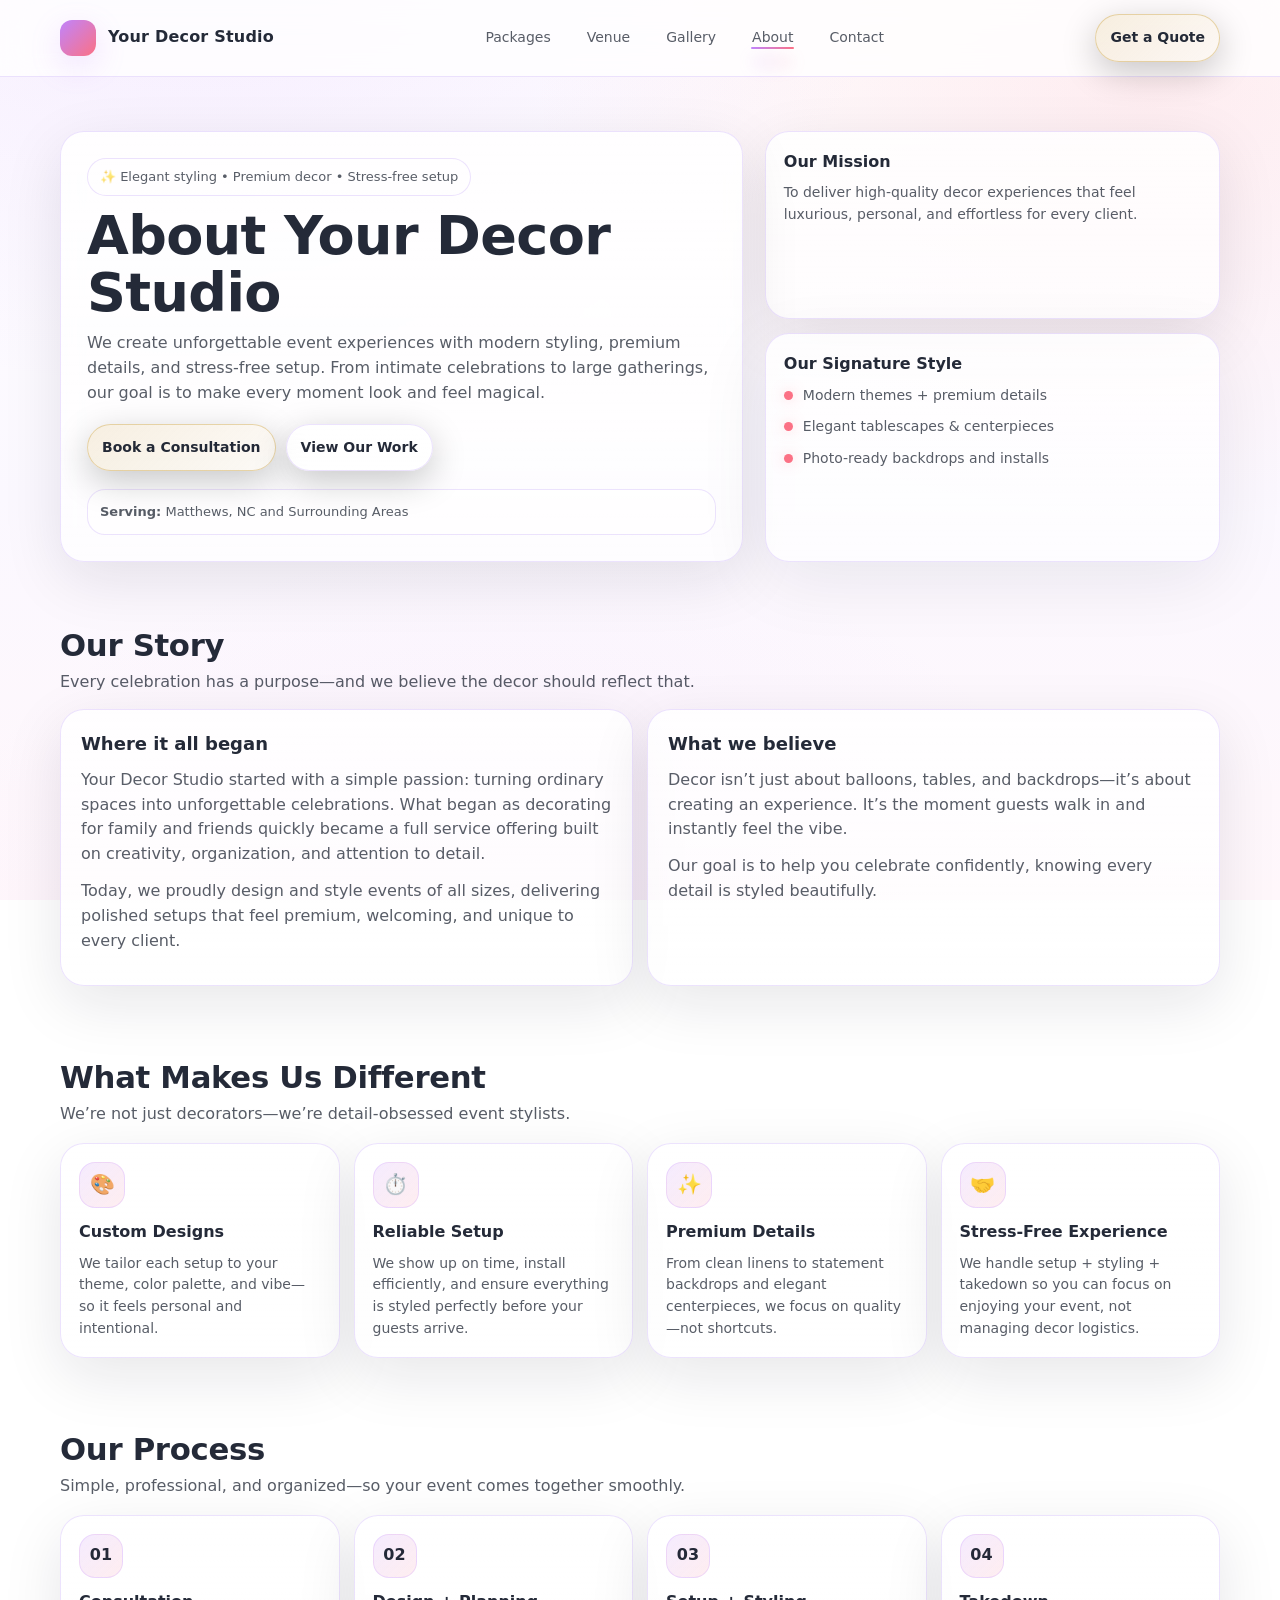
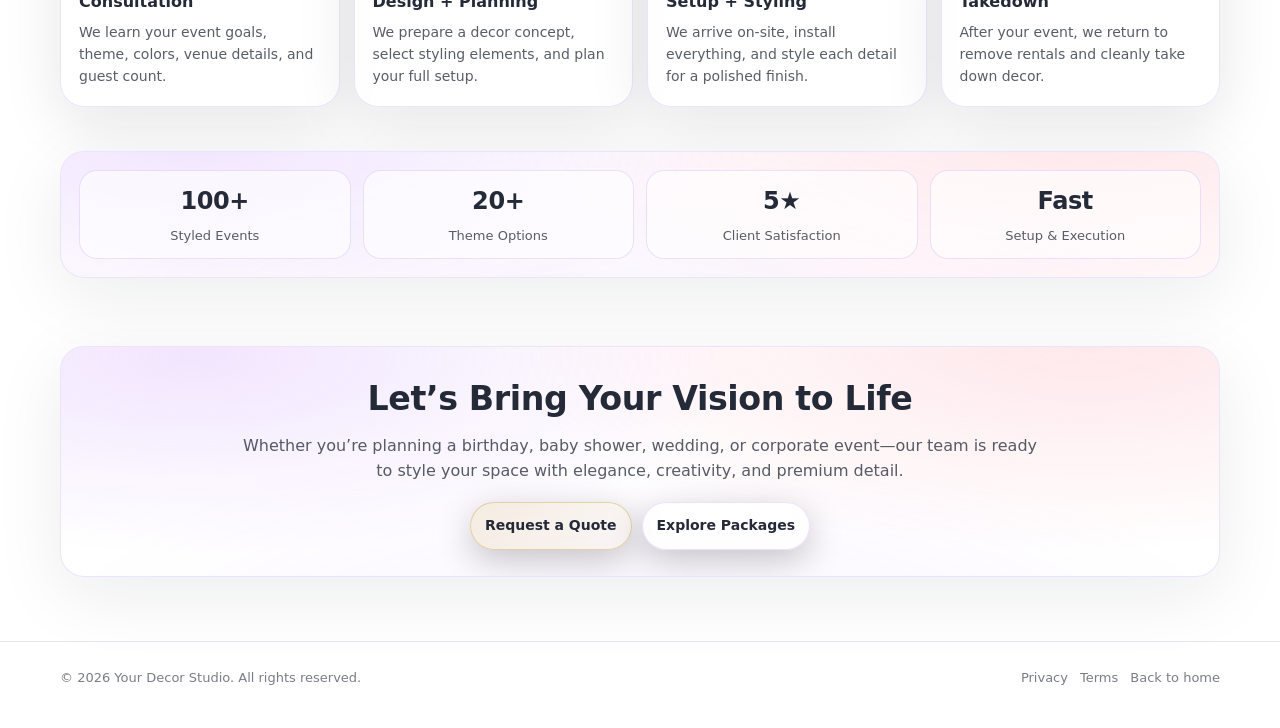
==== about.html @ 3eba1c31 "Add files via upload" ====
<!doctype html>
<html lang="en">

<head>
    <meta charset="utf-8" />
    <meta name="viewport" content="width=device-width,initial-scale=1" />
    <title>About Us | Your Decor Studio</title>
    <meta name="description" content="Learn more about Your Decor Studio—our story, our process, and how we create unforgettable party and event decor experiences." />

    <link rel="stylesheet" href="event-decor-services.css">
    <link rel="stylesheet" href="shared-mobile.css" />
</head>

<body>
    <!-- HEADER --> 
    <header class="topbar">
        <div class="wrap nav">
            <a class="brand" href="index.html">
                <span class="mark"></span>
                <span>Your Decor Studio</span>
            </a>

            <nav class="navlinks navChips" aria-label="Primary">
                    <a href="index.html#packages" class="chipLink">Packages</a>
                    <a href="index.html#venue" class="chipLink">Venue</a>
                    <a href="index.html#gallery" class="chipLink">Gallery</a>
                    <a class="active chipLink" href="about.html">About</a>
                    <a href="index.html#contact" class="chipLink">Contact</a>
                </nav>
            
            <a class="btn primary navCta" href="#contact">Get a Quote</a>
        </div>
    </header>
    
    <main>
        <!-- HERO -->
        <section class="hero">
            <div class="wrap">
                <div class="heroGrid">

                    <div class="heroCard">
                        <span class="pill">✨ Elegant styling • Premium decor • Stress-free setup</span>

                        <h1>About Your Decor Studio</h1>

                        <p>
                            We create unforgettable event experiences with modern styling, premium details, and stress-free setup.
                            From intimate celebrations to large gatherings, our goal is to make every moment look and feel magical.
                        </p>

                        <div class="heroActions">
                            <a class="btn primary" href="index.html#contact">Book a Consultation</a>
                            <a class="btn" href="index.html#gallery">View Our Work</a>
                        </div>

                        <div class="heroNote">
                            <strong>Serving:</strong> Matthews, NC and Surrounding Areas
                        </div>
                    </div>

                    <aside class="heroSide">

                        <div class="sideCard">
                            <h3>Our Mission</h3>
                            <p>
                                To deliver high-quality decor experiences that feel luxurious, personal, and effortless for every client.
                            </p>
                        </div>

                        <div class="sideCard soft no-accent">
                            <h3>Our Signature Style</h3>
                            <ul class="sideList">
                                <li><span class="dot"></span><span>Modern themes + premium details</span></li>
                                <li><span class="dot"></span><span>Elegant tablescapes & centerpieces</span></li>
                                <li><span class="dot"></span><span>Photo-ready backdrops and installs</span></li>
                            </ul>
                        </div>

                    </aside>

                </div>
            </div>
        </section>

        <!-- STORY -->
        <section class="story">
            <div class="wrap">
                <div class="sectionHead">
                    <div>
                        <h2>Our Story</h2>
                        <p>
                            Every celebration has a purpose—and we believe the decor should reflect that.
                        </p>
                    </div>
                </div>

                <div class="storyGrid">

                    <div class="storyCard">
                        <h3>Where it all began</h3>
                        <p>
                            Your Decor Studio started with a simple passion: turning ordinary spaces into unforgettable celebrations.
                            What began as decorating for family and friends quickly became a full service offering built on creativity,
                            organization, and attention to detail.
                        </p>

                        <p>
                            Today, we proudly design and style events of all sizes, delivering polished setups that feel premium,
                            welcoming, and unique to every client.
                        </p>
                    </div>

                    <div class="storyCard">
                        <h3>What we believe</h3>
                        <p>
                            Decor isn’t just about balloons, tables, and backdrops—it’s about creating an experience.
                            It’s the moment guests walk in and instantly feel the vibe.
                        </p>

                        <p>
                            Our goal is to help you celebrate confidently, knowing every detail is styled beautifully.
                        </p>
                    </div>

                </div>
            </div>
        </section>

        <!-- VALUES -->
        <section class="values">
            <div class="wrap">
                <div class="sectionHead">
                    <div>
                        <h2>What Makes Us Different</h2>
                        <p>
                            We’re not just decorators—we’re detail-obsessed event stylists.
                        </p>
                    </div>
                </div>

                <div class="valueGrid">

                    <article class="valueCard">
                        <div class="icon">🎨</div>
                        <h3>Custom Designs</h3>
                        <p>
                            We tailor each setup to your theme, color palette, and vibe—so it feels personal and intentional.
                        </p>
                    </article>

                    <article class="valueCard">
                        <div class="icon">⏱️</div>
                        <h3>Reliable Setup</h3>
                        <p>
                            We show up on time, install efficiently, and ensure everything is styled perfectly before your guests arrive.
                        </p>
                    </article>

                    <article class="valueCard">
                        <div class="icon">✨</div>
                        <h3>Premium Details</h3>
                        <p>
                            From clean linens to statement backdrops and elegant centerpieces, we focus on quality—not shortcuts.
                        </p>
                    </article>

                    <article class="valueCard">
                        <div class="icon">🤝</div>
                        <h3>Stress-Free Experience</h3>
                        <p>
                            We handle setup + styling + takedown so you can focus on enjoying your event, not managing decor logistics.
                        </p>
                    </article>

                </div>
            </div>
        </section>

        <!-- PROCESS -->
        <section class="process">
            <div class="wrap">
                <div class="sectionHead">
                    <div>
                        <h2>Our Process</h2>
                        <p>
                            Simple, professional, and organized—so your event comes together smoothly.
                        </p>
                    </div>
                </div>

                <div class="processGrid">

                    <div class="step">
                        <span class="stepNum">01</span>
                        <h3>Consultation</h3>
                        <p>
                            We learn your event goals, theme, colors, venue details, and guest count.
                        </p>
                    </div>

                    <div class="step">
                        <span class="stepNum">02</span>
                        <h3>Design + Planning</h3>
                        <p>
                            We prepare a decor concept, select styling elements, and plan your full setup.
                        </p>
                    </div>

                    <div class="step">
                        <span class="stepNum">03</span>
                        <h3>Setup + Styling</h3>
                        <p>
                            We arrive on-site, install everything, and style each detail for a polished finish.
                        </p>
                    </div>

                    <div class="step">
                        <span class="stepNum">04</span>
                        <h3>Takedown</h3>
                        <p>
                            After your event, we return to remove rentals and cleanly take down decor.
                        </p>
                    </div>

                </div>
            </div>
        </section>

        <!-- STATS -->
        <section class="stats">
            <div class="wrap">
                <div class="statsCard">
                    <div class="stat">
                        <strong>100+</strong>
                        <span>Styled Events</span>
                    </div>

                    <div class="stat">
                        <strong>20+</strong>
                        <span>Theme Options</span>
                    </div>

                    <div class="stat">
                        <strong>5★</strong>
                        <span>Client Satisfaction</span>
                    </div>

                    <div class="stat">
                        <strong>Fast</strong>
                        <span>Setup & Execution</span>
                    </div>
                </div>
            </div>
        </section>

        <!-- CTA -->
        <section class="cta">
            <div class="wrap">
                <div class="ctaCard">
                    <h2>Let’s Bring Your Vision to Life</h2>
                    <p>
                        Whether you’re planning a birthday, baby shower, wedding, or corporate event—our team is ready to style your space
                        with elegance, creativity, and premium detail.
                    </p>

                    <div class="ctaActions">
                        <a class="btn primary" href="index.html#contact">Request a Quote</a>
                        <a class="btn" href="index.html#packages">Explore Packages</a>
                    </div>
                </div>
            </div>
        </section>

    </main>

    <!-- FOOTER -->
    <footer>
        <div class="wrap">
            <div class="foot">
                <div>© <span id="year"></span> Your Decor Studio. All rights reserved.</div>
                <div class="footLinks">
                    <a href="#">Privacy</a>
                    <a href="#">Terms</a>
                    <a href="index.html#packages">Back to home</a>
                </div>
            </div>
        </div>
    </footer>

    <script src="event-decor-services.js" defer></script>
</body>

</html>
---- event-decor-services.css ----
/* ========================
   1) THEME TOKENS (SHARED)
   ======================== */
:root {
    /* Background + Panels */
    --bg: #fbf8ff;
    --panel: rgba(255, 255, 255, .72);
    --panel2: rgba(255, 255, 255, .86);
    --stroke: rgba(124, 58, 237, .14);

    /* Text */
    --text: rgba(17, 24, 39, .92);
    --muted: rgba(17, 24, 39, .70);
    --muted2: rgba(17, 24, 39, .56);

    /* Party Theme Accent Colors */
    --brand: #c084fc;
    /* soft purple */
    --brand2: #fb7185;
    /* soft pink */

    /* Shadows + Radius */
    --shadow: 0 18px 60px rgba(17, 24, 39, .10);
    --radius: 18px;
    --radius2: 24px;
    --max: 1160px;
}

/* Keep (harmless) — it matches your light tokens anyway */
@media (prefers-color-scheme: light) {
    :root {
        --bg: #fbf8ff;
        --panel: rgba(255, 255, 255, .72);
        --panel2: rgba(255, 255, 255, .86);
        --stroke: rgba(124, 58, 237, .14);

        --text: rgba(17, 24, 39, .92);
        --muted: rgba(17, 24, 39, .70);
        --muted2: rgba(17, 24, 39, .56);

        --shadow: 0 18px 60px rgba(17, 24, 39, .10);
    }
}


/* ===============
   2) RESET / BASE
   =============== */
* {
    box-sizing: border-box;
}

html,
body {
    height: 100%;
}

body {
    margin: 0;
    font-family: ui-sans-serif, system-ui, -apple-system, Segoe UI, Roboto, Helvetica, Arial, "Apple Color Emoji", "Segoe UI Emoji";
    color: var(--text);
    line-height: 1.55;

    /* Page background */
    background:
        radial-gradient(1200px 800px at 15% -10%, rgba(192, 132, 252, .16), transparent 60%),
        radial-gradient(1000px 700px at 90% 10%, rgba(251, 113, 133, .12), transparent 62%),
        radial-gradient(900px 650px at 40% 110%, rgba(192, 132, 252, .08), transparent 70%),
        linear-gradient(180deg, #ffffff 0%, #fbf8ff 55%, #fff7fb 100%);
    background-attachment: fixed;
}

a {
    color: inherit;
}

.wrap {
    width: min(var(--max), calc(100% - 40px));
    margin: 0 auto;
}


/* ===================
   3) TOP NAV (SHARED)
   =================== */
.topbar {
    position: sticky;
    top: 0;
    z-index: 50;
    backdrop-filter: blur(14px);
    background: rgba(255, 255, 255, .72);
    border-bottom: 1px solid var(--stroke);
}

.nav {
    display: flex;
    align-items: center;
    justify-content: space-between;
    padding: 14px 0;
    gap: 14px;
}

.brand {
    display: flex;
    align-items: center;
    gap: 12px;
    text-decoration: none;
    font-weight: 800;
    /* using the stronger About value */
    letter-spacing: .2px;
}

.mark {
    width: 36px;
    height: 36px;
    border-radius: 12px;
    background: linear-gradient(135deg, var(--brand), var(--brand2));
    box-shadow: 0 10px 30px rgba(192, 132, 252, .22);
}

.navlinks {
    display: flex;
    gap: 16px;
    flex-wrap: wrap;
    font-size: 14px;
    color: var(--muted);
}

.navlinks a {
    position: relative;
    /* needed for gradient underline */
    text-decoration: none;
    padding: 8px 10px;
    border-radius: 12px;
}

.navlinks a:hover {
    background: var(--panel);
    color: var(--text);
}

/* Active link: gradient underline + glow (from about.css) */
.navlinks a.active::before,
.navlinks a[aria-current="page"]::before {
    content: "";
    position: absolute;
    left: 10px;
    right: 10px;
    bottom: -10px;
    height: 10px;
    border-radius: 999px;
    background: linear-gradient(90deg, rgba(192, 132, 252, .35), rgba(251, 113, 133, .25));
    filter: blur(8px);
    opacity: .5;
}

.navlinks a.active::after,
.navlinks a[aria-current="page"]::after {
    content: "";
    position: absolute;
    left: 9px;
    right: 9px;

    /* Underline sits INSIDE the link, near bottom */
    bottom: 7.5px;
    height: 2.5px;
    border-radius: 999px;
    background: linear-gradient(90deg, var(--brand), var(--brand2));
}

/* Stop the fade overlay from covering the first chip */
@media (max-width: 820px) {

    /* Remove the nav-level fades (these cause the “faded Packages” look) */
    .nav::before,
    .nav::after {
        display: none;
    }

    /* Add fades to the scroll container instead */
    .navChips {
        position: relative;
    }

    .navChips::before,
    .navChips::after {
        content: "";
        position: absolute;
        top: 0;
        bottom: 0;
        width: 18px;
        pointer-events: none;
        z-index: 1;
    }

    .navChips::before {
        left: 0;
        background: linear-gradient(to right, var(--bg), rgba(251, 248, 255, 0));
    }

    .navChips::after {
        right: 0;
        background: linear-gradient(to left, var(--bg), rgba(251, 248, 255, 0));
    }

    /* Ensure chips sit above the fades */
    .chipLink {
        position: relative;
        z-index: 2;
    }
}


/* ===================
   4) BUTTONS (SHARED)
   =================== */
.btn {
    display: inline-flex;
    align-items: center;
    justify-content: center;
    gap: 10px;
    padding: 12px 14px;
    border-radius: 999px;
    border: 1px solid var(--stroke);
    background: linear-gradient(180deg, var(--panel2), var(--panel));
    box-shadow: 0 10px 35px rgba(0, 0, 0, .22);
    text-decoration: none;
    font-weight: 650;
    font-size: 14px;
    white-space: nowrap;
}

.btn:hover {
    transform: translateY(-1px);
    border-color: rgba(192, 132, 252, .55);
    box-shadow: 0 14px 45px rgba(192, 132, 252, .22);
}

.btn:active {
    transform: translateY(0);
}

.btn.primary {
    border-color: rgba(214, 180, 107, .55);
    background: linear-gradient(135deg, rgba(214, 180, 107, .20), rgba(214, 180, 107, .06));
}


/* ========================
   5) SECTION BASE (SHARED)
   ======================== */
section {
    padding: 34px 0;
}

.sectionHead {
    display: flex;
    align-items: flex-end;
    justify-content: space-between;
    gap: 16px;
    margin-bottom: 14px;
}

.sectionHead h2 {
    margin: 0;
    font-size: clamp(22px, 2.4vw, 32px);
    letter-spacing: -.3px;
}

.sectionHead p {
    margin: 0;
    color: var(--muted);
    max-width: 72ch;
}

.hint {
    margin: 6px 0 12px;
    color: var(--muted);
}


/* ================
   6) HERO (SHARED)
   ================ */
.hero {
    padding: 54px 0 26px;
}

.heroGrid {
    display: grid;
    grid-template-columns: 1.2fr .8fr;
    gap: 22px;
    align-items: stretch;
}

@media (max-width: 960px) {
    .heroGrid {
        grid-template-columns: 1fr;
    }
}

.heroCard {
    border: 1px solid var(--stroke);
    border-radius: var(--radius2);
    background: linear-gradient(180deg, rgba(255, 255, 255, .07), rgba(255, 255, 255, .04));
    box-shadow: var(--shadow);
    padding: 26px;
    overflow: hidden;
    position: relative;
}

.pill {
    display: inline-flex;
    gap: 8px;
    align-items: center;
    padding: 8px 12px;
    border-radius: 999px;
    border: 1px solid var(--stroke);
    background: rgba(255, 255, 255, .06);
    color: var(--muted);
    font-size: 13px;
}

.hero h1 {
    margin: 12px 0 10px;
    font-size: clamp(34px, 4.4vw, 54px);
    line-height: 1.05;
    letter-spacing: -.6px;
}

.hero p {
    margin: 0 0 18px;
    color: var(--muted);
    font-size: 16px;
    max-width: 62ch;
}

.heroActions {
    display: flex;
    flex-wrap: wrap;
    gap: 10px;
    margin-top: 10px;
}

.jump {
    display: flex;
    flex-wrap: wrap;
    gap: 10px;
    margin-top: 14px;
}

.chip {
    display: inline-flex;
    align-items: center;
    justify-content: center;
    padding: 10px 12px;
    border-radius: 999px;
    border: 1px solid var(--stroke);
    background: rgba(255, 255, 255, .05);
    color: var(--muted);
    text-decoration: none;
    font-size: 13px;
}

.chip:hover {
    border-color: rgba(214, 180, 107, .42);
    color: var(--text);
}


.heroMini {
    display: grid;
    gap: 12px;
}

.miniBox {
    border: 1px solid var(--stroke);
    border-radius: var(--radius);
    background: linear-gradient(180deg, var(--panel2), var(--panel));
    padding: 16px;
    box-shadow: 0 12px 40px rgba(0, 0, 0, .25);
}

.miniTitle {
    font-weight: 700;
    margin: 0 0 6px;
}

.miniText {
    margin: 0;
    color: var(--muted);
    font-size: 14px;
}

.miniList {
    margin: 10px 0 0;
    padding: 0;
    list-style: none;
    display: grid;
    gap: 8px;
    color: var(--muted);
    font-size: 14px;
}

.miniList li {
    display: flex;
    gap: 10px;
    align-items: flex-start;
}

.dot {
    width: 9px;
    height: 9px;
    border-radius: 999px;
    margin-top: 6px;
    background: var(--brand2);
    box-shadow: 0 0 18px rgba(251, 113, 133, .55);
    flex: 0 0 9px;
}


/* ================
   7) TABS (SHARED)
   ================ */
.tabs {
    display: flex;
    gap: 10px;
    flex-wrap: wrap;
    margin: 14px 0 18px;
}

.tabBtn {
    appearance: none;
    border: 1px solid var(--stroke);
    background: rgba(255, 255, 255, .05);
    color: var(--muted);
    padding: 10px 12px;
    border-radius: 999px;
    cursor: pointer;
    font-weight: 650;
    font-size: 13px;
}

.tabBtn[aria-selected="true"] {
    color: var(--text);
    border-color: rgba(192, 132, 252, .65);
    background: linear-gradient(135deg, rgba(192, 132, 252, .22), rgba(251, 113, 133, .14));
}


/* =========================
   8) CARDS / GRIDS (SHARED)
   ========================= */
.grid3 {
    display: grid;
    grid-template-columns: repeat(3, 1fr);
    gap: 14px;
}

@media (max-width: 980px) {
    .grid3 {
        grid-template-columns: 1fr;
    }
}

.card {
    border: 1px solid var(--stroke);
    border-radius: var(--radius2);
    background: linear-gradient(180deg, rgba(255, 255, 255, .07), rgba(255, 255, 255, .04));
    box-shadow: var(--shadow);
    overflow: hidden;
    display: flex;
    flex-direction: column;
    min-height: 100%;
}

.cardMedia {
    aspect-ratio: 16/10;
    background:
        radial-gradient(900px 400px at 20% 10%, rgba(214, 180, 107, .24), transparent 45%),
        radial-gradient(700px 380px at 90% 20%, rgba(214, 180, 107, .16), transparent 48%),
        rgba(255, 255, 255, .05);
    border-bottom: 1px solid var(--stroke);
    position: relative;
}

.cardMedia img {
    width: 100%;
    height: 100%;
    object-fit: cover;
    display: block;
    filter: saturate(1.04) contrast(1.02);
}

.badge {
    position: absolute;
    left: 14px;
    top: 14px;
    background: rgba(255, 255, 255, .72);
    border: 1px solid rgba(124, 58, 237, .14);
    color: rgba(17, 24, 39, .92);
    padding: 8px 10px;
    border-radius: 999px;
    font-size: 12px;
    backdrop-filter: blur(10px);
}

.cardBody {
    padding: 16px 16px 14px;
    display: grid;
    gap: 10px;
}

.cardTop {
    display: flex;
    align-items: flex-start;
    justify-content: space-between;
    gap: 10px;
}

.card h3 {
    margin: 0;
    font-size: 18px;
    letter-spacing: -.2px;
}

.price {
    font-weight: 800;
    color: rgba(214, 180, 107, .95);
    letter-spacing: .2px;
    white-space: nowrap;
}

.sub {
    margin: 0;
    color: var(--muted);
    font-size: 14px;
}

.list {
    margin: 0;
    padding: 0;
    list-style: none;
    display: grid;
    gap: 8px;
    color: var(--muted);
    font-size: 14px;
}

.list li {
    display: flex;
    gap: 10px;
}

.check {
    width: 18px;
    height: 18px;
    border-radius: 6px;
    border: 1px solid rgba(192, 132, 252, .60);
    background: rgba(192, 132, 252, .14);
    flex: 0 0 18px;
    margin-top: 2px;
    position: relative;
}

.check:after {
    content: "";
    position: absolute;
    inset: 0;
    background: radial-gradient(circle at 30% 30%, rgba(251, 113, 133, .70), transparent 55%);
    opacity: .7;
    border-radius: 6px;
}

.cardFoot {
    margin-top: auto;
    padding: 14px 16px 16px;
    display: flex;
    gap: 10px;
    flex-wrap: wrap;
    border-top: 1px solid var(--stroke);
    background: rgba(255, 255, 255, .03);
}

@media (max-width: 980px) {
    .grid3 {
        gap: 1.1rem !important;
    }
}


/* ===================
   9) CALLOUT (SHARED)
   =================== */
.callout {
    border: 1px solid rgba(192, 132, 252, .22);
    border-radius: var(--radius2);
    box-shadow: var(--shadow);
    padding: 18px;
    margin-top: 1.1rem !important;
    display: flex;
    gap: 14px;
    align-items: flex-start;
    justify-content: space-between;
    flex-wrap: wrap;
}

.callout strong {
    font-size: 16px;
}

.callout p {
    margin: 6px 0 0;
    color: var(--muted);
    max-width: 90ch;
}

.callout .btn {
    margin-top: .26rem;
}


/* =====================================
   10) PROMO (EVENT DECOR SERVICES PAGE)
   ===================================== */
.promo {
    display: grid;
    grid-template-columns: 1.05fr .95fr;
    gap: 14px;
    align-items: stretch;
}

@media (max-width: 960px) {
    .promo {
        grid-template-columns: 1fr;
    }
}

.promoSide {
    border-radius: var(--radius2);
}

.promoActions {
    margin-top: 12px;
}


/* =======================================
   11) GALLERY (EVENT DECOR SERVICES PAGE)
   ======================================= */
.gallery {
    display: grid;
    grid-template-columns: repeat(12, 1fr);
    gap: 10px;
}

.g {
    border: 1px solid var(--stroke);
    border-radius: var(--radius);
    overflow: hidden;
    background: rgba(255, 255, 255, .05);
    box-shadow: 0 14px 50px rgba(0, 0, 0, .28);
    min-height: 160px;
}

.g img {
    width: 100%;
    height: 100%;
    object-fit: cover;
    display: block;
}

.g1 {
    grid-column: span 7;
    min-height: 240px;
}

.g2 {
    grid-column: span 5;
    min-height: 240px;
}

.g3 {
    grid-column: span 4;
}

.g4 {
    grid-column: span 4;
}

.g5 {
    grid-column: span 4;
}

@media (max-width: 960px) {

    .g1,
    .g2,
    .g3,
    .g4,
    .g5 {
        grid-column: span 12;
    }

    .g {
        min-height: 220px;
    }
}


/* ===============================================
   12) CONTACT / FORMS (EVENT DECOR SERVICES PAGE)
   ================================================ */
.contactGrid {
    display: grid;
    grid-template-columns: .9fr 1.1fr;
    gap: 14px;
    align-items: start;
}

@media (max-width: 960px) {
    .contactGrid {
        grid-template-columns: 1fr;
    }
}

.contactSide {
    border-radius: var(--radius2);
}

.contactActions {
    margin-top: 14px;
    display: flex;
    gap: 10px;
    flex-wrap: wrap;
}

.form {
    border: 1px solid var(--stroke);
    border-radius: var(--radius2);
    background: linear-gradient(180deg, rgba(255, 255, 255, .07), rgba(255, 255, 255, .04));
    box-shadow: var(--shadow);
    padding: 16px;
}

label {
    display: block;
    font-size: 13px;
    color: var(--muted);
    margin: 0 0 6px;
}

input,
textarea,
select {
    width: 100%;
    padding: 12px 12px;
    border-radius: 14px;
    border: 1px solid var(--stroke);
    background: rgba(255, 255, 255, .04);
    color: var(--text);
    outline: none;
}

textarea {
    min-height: 120px;
    resize: vertical;
}

input:focus,
textarea:focus,
select:focus {
    border-color: rgba(214, 180, 107, .55);
}

.row2 {
    display: grid;
    grid-template-columns: 1fr 1fr;
    gap: 10px;
}

@media (max-width: 560px) {
    .row2 {
        grid-template-columns: 1fr;
    }
}

.mt10 {
    margin-top: 10px;
}

.formActions {
    margin-top: 10px;
    display: flex;
    gap: 10px;
    flex-wrap: wrap;
    align-items: center;
}

.formNote {
    color: var(--muted2);
    font-size: 13px;
}

.finePrint {
    margin: 12px 0 0;
    color: var(--muted2);
    font-size: 13px;
}


/* =======================
   13) ABOUT PAGE SECTIONS
   ======================= */
.heroNote {
    margin-top: 18px;
    padding: 12px;
    border-radius: 18px;
    border: 1px solid var(--stroke);
    background: rgba(255, 255, 255, .55);
    color: var(--muted);
    font-size: 13px;
}

.heroSide {
    display: grid;
    gap: 14px;
}

.sideCard {
    border: 1px solid var(--stroke);
    border-radius: var(--radius2);
    background: linear-gradient(180deg, var(--panel2), var(--panel));
    box-shadow: var(--shadow);
    padding: 18px;
}

.sideCard h3 {
    margin: 0 0 8px;
    font-size: 16px;
}

.sideCard p {
    margin: 0;
    color: var(--muted);
    font-size: 14px;
}

/*
.sideCard.soft {
    background: linear-gradient(180deg, var(--panel2), var(--panel));
    border: 1px solid var(--stroke);
}
*/

/* Remove pink/purple accents */
.sideCard.soft.no-accent {
    background: linear-gradient(180deg, var(--panel2), var(--panel)) !important;
    border-color: var(--stroke) !important;
}

/* Kill the purple/pink glow overlay */
.sideCard.soft.no-accent::before {
    content: none !important;
}

.sideList {
    margin: 0;
    padding: 0;
    list-style: none;
    display: grid;
    gap: 10px;
    color: var(--muted);
    font-size: 14px;
}

.sideList li {
    display: flex;
    gap: 10px;
    align-items: flex-start;
}

/* Story */
.storyGrid {
    display: grid;
    grid-template-columns: 1fr 1fr;
    gap: 14px;
    margin-top: 14px;
}

@media (max-width: 900px) {
    .storyGrid {
        grid-template-columns: 1fr;
    }
}

.storyCard {
    border: 1px solid var(--stroke);
    border-radius: var(--radius2);
    background: linear-gradient(180deg, var(--panel2), var(--panel));
    box-shadow: var(--shadow);
    padding: 20px;
}

.storyCard h3 {
    margin: 0 0 10px;
    font-size: 18px;
}

.storyCard p {
    margin: 0 0 12px;
    color: var(--muted);
}

/* Values */
.valueGrid {
    display: grid;
    grid-template-columns: repeat(4, 1fr);
    gap: 14px;
    margin-top: 16px;
}

@media (max-width: 1000px) {
    .valueGrid {
        grid-template-columns: 1fr 1fr;
    }
}

@media (max-width: 640px) {
    .valueGrid {
        grid-template-columns: 1fr;
    }
}

.valueCard {
    border: 1px solid var(--stroke);
    border-radius: var(--radius2);
    background: linear-gradient(180deg, var(--panel2), var(--panel));
    box-shadow: var(--shadow);
    padding: 18px;
}

.valueCard .icon {
    width: 46px;
    height: 46px;
    border-radius: 16px;
    display: flex;
    align-items: center;
    justify-content: center;
    font-size: 20px;
    background: linear-gradient(135deg, rgba(192, 132, 252, .16), rgba(251, 113, 133, .12));
    border: 1px solid rgba(192, 132, 252, .22);
    margin-bottom: 12px;
}

.valueCard h3 {
    margin: 0 0 8px;
    font-size: 16px;
}

.valueCard p {
    margin: 0;
    color: var(--muted);
    font-size: 14px;
}

/* Process */
.processGrid {
    display: grid;
    grid-template-columns: repeat(4, 1fr);
    gap: 14px;
    margin-top: 16px;
}

@media (max-width: 1000px) {
    .processGrid {
        grid-template-columns: 1fr 1fr;
    }
}

@media (max-width: 640px) {
    .processGrid {
        grid-template-columns: 1fr;
    }
}

.step {
    border: 1px solid var(--stroke);
    border-radius: var(--radius2);
    background: linear-gradient(180deg, var(--panel2), var(--panel));
    box-shadow: var(--shadow);
    padding: 18px;
}

.stepNum {
    display: inline-flex;
    align-items: center;
    justify-content: center;
    width: 44px;
    height: 44px;
    border-radius: 16px;
    background: linear-gradient(135deg, rgba(192, 132, 252, .16), rgba(251, 113, 133, .12));
    border: 1px solid rgba(192, 132, 252, .22);
    font-weight: 900;
    margin-bottom: 12px;
}

.step h3 {
    margin: 0 0 8px;
    font-size: 16px;
}

.step p {
    margin: 0;
    color: var(--muted);
    font-size: 14px;
}

/* Stats */
.stats {
    padding-top: 10px;
}

.statsCard {
    display: grid;
    grid-template-columns: repeat(4, 1fr);
    gap: 12px;
    border: 1px solid rgba(192, 132, 252, .22);
    border-radius: var(--radius2);
    background: linear-gradient(135deg, rgba(192, 132, 252, .16), rgba(251, 113, 133, .10));
    box-shadow: var(--shadow);
    padding: 18px;
}

@media (max-width: 900px) {
    .statsCard {
        grid-template-columns: 1fr 1fr;
    }
}

@media (max-width: 520px) {
    .statsCard {
        grid-template-columns: 1fr;
    }
}

.stat {
    padding: 12px;
    border-radius: 18px;
    border: 1px solid rgba(124, 58, 237, .14);
    background: rgba(255, 255, 255, .6);
    text-align: center;
}

.stat strong {
    display: block;
    font-size: 24px;
    letter-spacing: -.4px;
}

.stat span {
    display: block;
    margin-top: 6px;
    color: var(--muted);
    font-size: 13px;
}

/* CTA */
.ctaCard {
    border: 1px solid rgba(192, 132, 252, .25);
    border-radius: var(--radius2);
    background: linear-gradient(135deg, rgba(192, 132, 252, .16), rgba(251, 113, 133, .10));
    box-shadow: var(--shadow);
    padding: 26px;
    text-align: center;
}

.ctaCard h2 {
    margin: 0 0 10px;
    font-size: clamp(22px, 2.6vw, 34px);
    letter-spacing: -.4px;
}

.ctaCard p {
    margin: 0 auto;
    max-width: 80ch;
    color: var(--muted);
}

.ctaActions {
    display: flex;
    gap: 10px;
    justify-content: center;
    flex-wrap: wrap;
    margin-top: 18px;
}

/* Featured sections overlay (About page) */
.sideCard.soft,
.statsCard,
.ctaCard {
    position: relative;
    overflow: hidden;
    background: rgba(255, 255, 255, .78);
    border: 1px solid rgba(124, 58, 237, .14);
    box-shadow: 0 18px 70px rgba(17, 24, 39, .08);
}

.sideCard.soft::before,
.statsCard::before,
.ctaCard::before {
    content: "";
    position: absolute;
    inset: -60px;
    background:
        radial-gradient(900px 320px at 15% 20%, rgba(192, 132, 252, .22), transparent 62%),
        radial-gradient(900px 320px at 85% 15%, rgba(251, 113, 133, .18), transparent 66%),
        radial-gradient(900px 320px at 50% 110%, rgba(192, 132, 252, .10), transparent 72%);
    opacity: .95;
    pointer-events: none;
}

.sideCard.soft > *,
.statsCard > *,
.ctaCard > * {
    position: relative;
    z-index: 1;
}


/* ===================
   14) FOOTER (SHARED)
   =================== */
footer {
    padding: 26px 0 40px;
    color: var(--muted2);
    border-top: 1px solid var(--stroke);
    margin-top: 30px;
}

.foot {
    display: flex;
    flex-wrap: wrap;
    align-items: center;
    justify-content: space-between;
    gap: 10px;
    font-size: 13px;
}

.footLinks {
    display: flex;
    gap: 12px;
    flex-wrap: wrap;
}

.footLinks a {
    color: inherit;
    text-decoration: none;
}

.footLinks a:hover {
    text-decoration: underline;
}


/* ====================================
   15) OPTIONAL LIGHT-SURFACE SOFTENING
   ==================================== */
@media (prefers-color-scheme: light) {

    .heroCard,
    .miniBox,
    .card,
    .form,
    .callout {
        background: linear-gradient(180deg, rgba(255, 255, 255, .88), rgba(255, 255, 255, .70));
        backdrop-filter: blur(10px);
        border-color: rgba(124, 58, 237, .14);
    }

    .topbar {
        background: rgba(255, 255, 255, .78);
    }

    .dot {
        box-shadow: 0 0 14px rgba(251, 113, 133, .35);
    }
}


/* ==================================================
   16) PAGE-SPECIFIC TWEAKS (OPTIONAL)
   - If different section padding per page is needed.
   ================================================== */
/*
body[data-page="about"] section { padding: 44px 0; }
body[data-page="services"] section { padding: 34px 0; }
*/
---- shared-mobile.css ----
/* =================
   MOBILE (<= 820px)
   ================= */
@media (max-width: 820px) {

    /* ---------- Global spacing ---------- */
    .wrap {
        width: min(var(--max, 1160px), calc(100% - 24px));
    }

    section {
        padding: 26px 0;
    }

    /* ---------- Topbar / Nav shell ---------- */
    .topbar {
        position: sticky;
        top: 0;
        z-index: 50;
        background: rgba(255, 255, 255, .72);
        border-bottom: 1px solid var(--stroke);
        backdrop-filter: blur(16px);
    }

    .topbar::after {
        content: "";
        position: absolute;
        left: 0;
        right: 0;
        bottom: 0;
        height: 1px;
        background: rgba(124, 58, 237, .10);
    }

    /* Mobile layout: brand + CTA on row 1, chips row 2 */
    .brand {
        grid-area: brand;
        display: inline-flex;
        align-items: center;
        gap: 10px;
        font-weight: 800;
        letter-spacing: .2px;
        font-size: 14px;
    }

    .nav {
        display: grid;
        grid-template-columns: 1fr auto;
        grid-template-areas:
            "brand cta"
            "chips chips";
        gap: 10px;
        padding: 12px 0;
        align-items: center;
        position: relative;
    }

    .mark {
        width: 38px;
        height: 38px;
        border-radius: 14px;
        background: linear-gradient(135deg, var(--brand), var(--brand2));
        box-shadow: 0 14px 34px rgba(192, 132, 252, .22);
    }
    
    /* ---------- Mobile link presentation ---------- */
    /* On mobile, we use chips-row (navChips) for links.
     If .navlinks is still present in DOM, keep it tidy. */
    .navlinks {
        width: 100%;
        justify-content: flex-start;
        gap: 8px;
        font-size: 13px;
    }

    .navlinks a {
        padding: 7px 10px;
        border-radius: 999px;
        background: rgba(255, 255, 255, .55);
        border: 1px solid var(--stroke);
    }

    /* Active state on mobile: keep it simple (no underline glow) */
    .navlinks a.active,
    .navlinks a[aria-current="page"] {
        background: linear-gradient(135deg, rgba(192, 132, 252, .16), rgba(251, 113, 133, .10));
        border: 1px solid rgba(124, 58, 237, .10);
    }

    .navlinks a.active::before,
    .navlinks a.active::after,
    .navlinks a[aria-current="page"]::before,
    .navlinks a[aria-current="page"]::after {
        display: none;
    }

    /* ---------- Swipeable chip menu (preferred mobile nav) ---------- */
    .navChips {
        grid-area: chips;
        display: flex;
        gap: 10px;
        padding: 6px 2px 2px;
        overflow-x: auto;
        -webkit-overflow-scrolling: touch;
        scrollbar-width: none;
    }

    .navChips::-webkit-scrollbar {
        display: none;
    }

    .chipLink {
        flex: 0 0 auto;
        padding: 10px 12px !important;
        border-radius: 999px;
        border: 1px solid rgba(124, 58, 237, .14);
        background: rgba(255, 255, 255, .70);
        color: var(--muted);
        font-size: 13px;
        font-weight: 550;
        transition: transform .15s ease, border-color .15s ease;
    }

    .chipLink:active {
        transform: scale(.98);
    }

    .chipLink:hover {
        border-color: rgba(192, 132, 252, .35);
        color: var(--text);
    }

    .chipLink.active,
    .chipLink[aria-current="page"] {
        color: rgba(17, 24, 39, .92);
        border-color: rgba(192, 132, 252, .35);
        background: linear-gradient(135deg, rgba(192, 132, 252, .18), rgba(251, 113, 133, .12));
    }

    /* Fade edges to hint horizontal scroll */
    .nav::before,
    .nav::after {
        content: "";
        position: absolute;
        bottom: 2px;
        width: 18px;
        height: 44px;
        pointer-events: none;
        z-index: 2;
    }

    .nav::before {
        left: 0;
        background: linear-gradient(to right, rgba(251, 248, 255, 1), rgba(251, 248, 255, 0));
    }

    .nav::after {
        right: 0;
        background: linear-gradient(to left, rgba(251, 248, 255, 1), rgba(251, 248, 255, 0));
    }

    /* ---------- Buttons: better tap size and no “jump” on mobile ---------- */
    .btn {
        padding: 12px 14px;
        font-size: 14px;
        box-shadow: 0 10px 28px rgba(17, 24, 39, .10);
        transform: none !important;
    }

    .btn:hover {
        transform: none;
    }

    /* ---------- Hero ---------- */
    .hero {
        padding: 34px 0 20px;
    }

    .heroGrid {
        grid-template-columns: 1fr;
        gap: 14px;
    }

    .heroCard {
        padding: 18px;
    }

    .hero h1 {
        font-size: clamp(28px, 9vw, 40px);
    }

    .hero p {
        font-size: 15px;
        max-width: 100%;
    }

    .pill {
        font-size: 12px;
        padding: 7px 10px;
    }

    .heroActions,
    .jump {
        gap: 8px;
    }

    .chip {
        padding: 10px 12px;
        font-size: 13px;
        background: rgba(255, 255, 255, .60);
    }

    .heroMini {
        gap: 10px;
    }

    .miniBox {
        padding: 14px;
    }

    .miniList {
        gap: 7px;
    }

    /* ---------- Section Head ---------- */
    .sectionHead {
        flex-direction: column;
        align-items: flex-start;
        gap: 8px;
        margin-bottom: 12px;
    }

    .sectionHead h2 {
        font-size: clamp(20px, 6.5vw, 28px);
    }

    .sectionHead p {
        max-width: 100%;
        font-size: 14px;
    }

    /* ---------- Tabs ---------- */
    .tabs {
        gap: 8px;
        margin: 10px 0 14px;
    }

    .tabBtn {
        padding: 10px 12px;
        font-size: 13px;
    }

    /* ---------- Cards / Packages grid ---------- */
    .grid3 {
        grid-template-columns: 1fr;
        gap: 12px;
    }

    .cardBody {
        padding: 14px;
    }

    .card h3 {
        font-size: 17px;
    }

    .cardTop {
        flex-direction: column;
        align-items: flex-start;
        gap: 6px;
    }

    .price {
        font-size: 14px;
    }

    .cardFoot {
        padding: 12px 14px 14px;
        gap: 8px;
    }

    /* ---------- Promo grid ---------- */
    .promo {
        grid-template-columns: 1fr;
        gap: 12px;
    }

    /* ---------- Gallery ---------- */
    .gallery {
        grid-template-columns: 1fr;
        gap: 10px;
    }

    .g {
        min-height: 210px;
    }

    .g1,
    .g2,
    .g3,
    .g4,
    .g5 {
        grid-column: span 12;
        min-height: 210px;
    }

    /* ---------- Contact ---------- */
    .contactGrid {
        grid-template-columns: 1fr;
        gap: 12px;
    }

    .contactActions {
        gap: 8px;
    }

    .form {
        padding: 14px;
    }

    input,
    textarea,
    select {
        padding: 12px 12px;
        border-radius: 14px;
        font-size: 16px;
        /* prevents iOS zoom on focus */
    }

    .row2 {
        grid-template-columns: 1fr;
        gap: 10px;
    }

    .formActions {
        gap: 8px;
    }

    /* ---------- CTA / Featured cards (reduce overlay intensity on small screens) ---------- */
    .sideCard.soft::before,
    .statsCard::before,
    .ctaCard::before {
        opacity: .75;
    }

    .ctaCard {
        padding: 20px;
        text-align: left;
    }

    .ctaActions {
        justify-content: flex-start;
    }

    /* ---------- Footer ---------- */
    footer {
        padding: 22px 0 34px;
    }

    .foot {
        flex-direction: column;
        align-items: flex-start;
        gap: 8px;
    }
}


/* =======================
   SMALL PHONES (<= 520px)
   ======================= */
@media (max-width: 520px) {
    .chipLink {
        padding: 8px 8px !important;
    }
    
    .navCta {
        grid-area: cta;
        padding: 9px 10px;
        font-size: 14px;
        box-shadow: 0 12px 28px rgba(17, 24, 39, .10);
    }
}


/* =============================
   EXTRA-SMALL PHONES (<= 420px)
   ============================= */
@media (max-width: 420px) {
    .wrap {
        width: min(var(--max, 1160px), calc(100% - 18px));
    }

    .navlinks a {
        padding: 9px 10px;
        font-size: 12.5px;
    }

    .btn {
        width: 100%;
        justify-content: center;
    }
    
    .navCta {
        grid-area: cta;
        padding: 8px 9px;
        font-size: 14px;
        box-shadow: 0 12px 28px rgba(17, 24, 39, .10);
    }

    .heroActions .btn,
    .cardFoot .btn,
    .ctaActions .btn {
        width: 100%;
    }
}
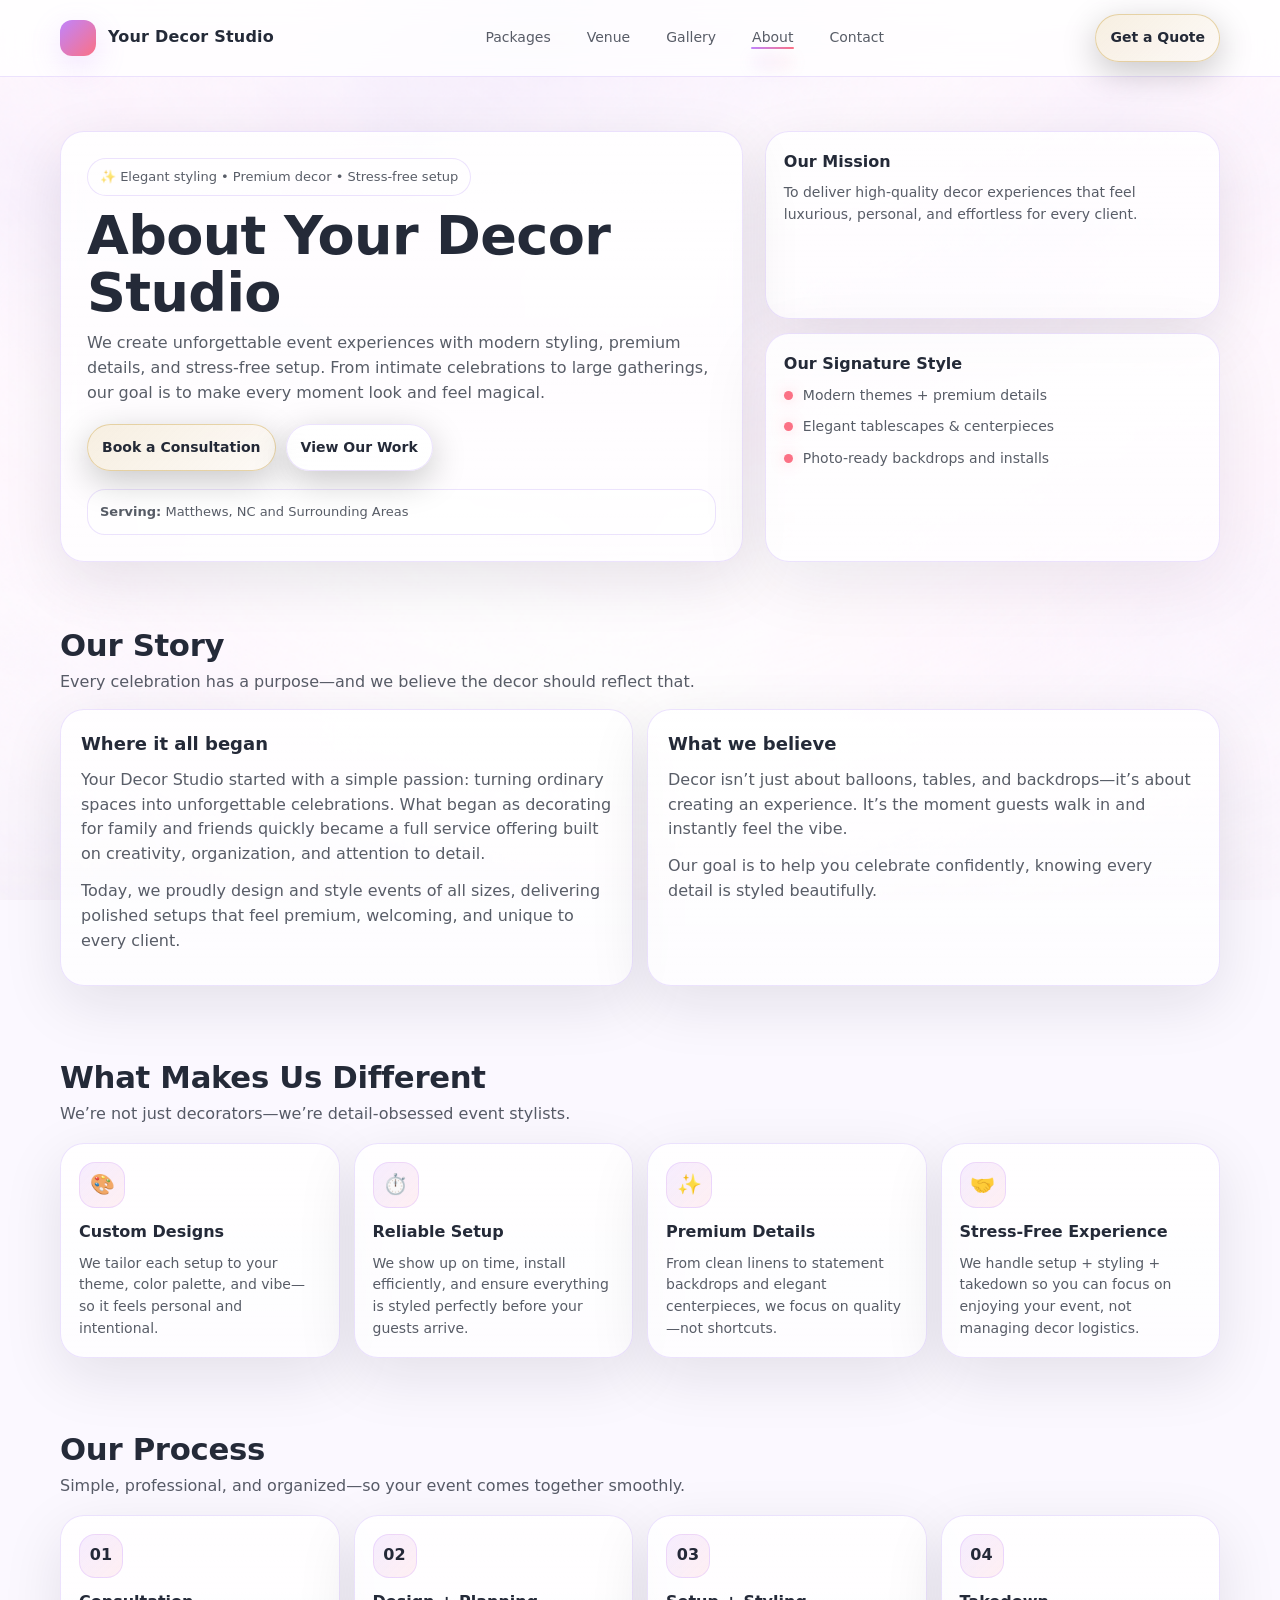
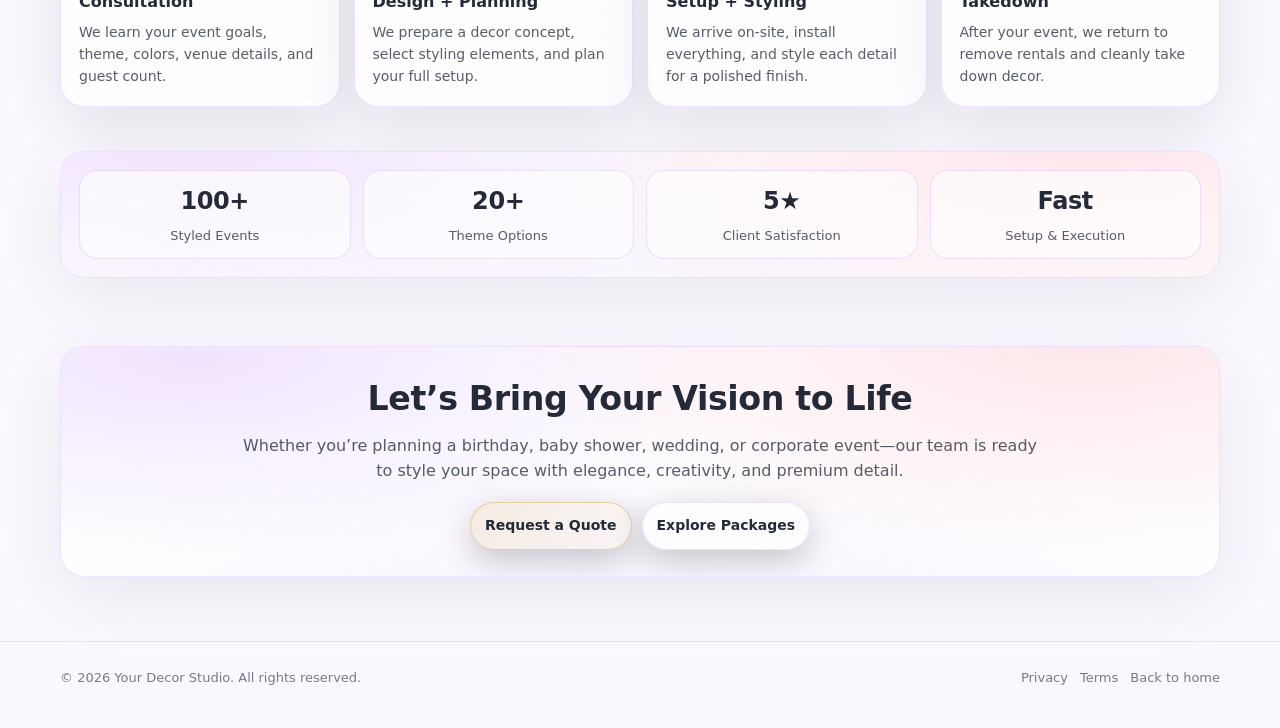
==== commit 61afc22c: "Update about.html" ====
--- a/about.html
+++ b/about.html
@@ -24,11 +24,11 @@
                     <a href="index.html#packages" class="chipLink">Packages</a>
                     <a href="index.html#venue" class="chipLink">Venue</a>
                     <a href="index.html#gallery" class="chipLink">Gallery</a>
-                    <a class="active chipLink" href="about.html">About</a>
+                    <a class="active chipLink" href="about.html" aria-current="page">About</a>
                     <a href="index.html#contact" class="chipLink">Contact</a>
                 </nav>
             
-            <a class="btn primary navCta" href="#contact">Get a Quote</a>
+            <a class="btn primary navCta" href="index.html#contact">Get a Quote</a>
         </div>
     </header>
     
@@ -290,4 +290,4 @@
     <script src="event-decor-services.js" defer></script>
 </body>
 
-</html>+</html>
--- a/event-decor-services.css
+++ b/event-decor-services.css
@@ -61,13 +61,15 @@
     color: var(--text);
     line-height: 1.55;
 
-    /* Page background */
-    background:
-        radial-gradient(1200px 800px at 15% -10%, rgba(192, 132, 252, .16), transparent 60%),
-        radial-gradient(1000px 700px at 90% 10%, rgba(251, 113, 133, .12), transparent 62%),
-        radial-gradient(900px 650px at 40% 110%, rgba(192, 132, 252, .08), transparent 70%),
-        linear-gradient(180deg, #ffffff 0%, #fbf8ff 55%, #fff7fb 100%);
-    background-attachment: fixed;
+    background: url("images/background/gradient-bg.png") center top / cover no-repeat;
+    background-color: var(--bg);
+    background-attachment: scroll; /* safe default */
+}
+
+@media (min-width: 900px) {
+    body {
+        background-attachment: fixed; /* nice effect on desktop */
+    }
 }
 
 a {
@@ -224,6 +226,9 @@
     border: 1px solid var(--stroke);
     background: linear-gradient(180deg, var(--panel2), var(--panel));
     box-shadow: 0 10px 35px rgba(0, 0, 0, .22);
+    color: var(--text);
+    -webkit-text-fill-color: var(--text);
+    /* iOS Safari */
     text-decoration: none;
     font-weight: 650;
     font-size: 14px;
@@ -244,7 +249,6 @@
     border-color: rgba(214, 180, 107, .55);
     background: linear-gradient(135deg, rgba(214, 180, 107, .20), rgba(214, 180, 107, .06));
 }
-
 
 /* ========================
    5) SECTION BASE (SHARED)
@@ -948,7 +952,7 @@
     align-items: center;
     justify-content: center;
     font-size: 20px;
-    background: linear-gradient(135deg, rgba(192, 132, 252, .16), rgba(251, 113, 133, .12));
+    background: linear-gradient(135deg, rgba(192, 132, 252, .14), rgba(251, 113, 133, .10));
     border: 1px solid rgba(192, 132, 252, .22);
     margin-bottom: 12px;
 }
@@ -999,7 +1003,7 @@
     width: 44px;
     height: 44px;
     border-radius: 16px;
-    background: linear-gradient(135deg, rgba(192, 132, 252, .16), rgba(251, 113, 133, .12));
+    background: linear-gradient(135deg, rgba(192, 132, 252, .14), rgba(251, 113, 133, .10));
     border: 1px solid rgba(192, 132, 252, .22);
     font-weight: 900;
     margin-bottom: 12px;
@@ -1027,7 +1031,7 @@
     gap: 12px;
     border: 1px solid rgba(192, 132, 252, .22);
     border-radius: var(--radius2);
-    background: linear-gradient(135deg, rgba(192, 132, 252, .16), rgba(251, 113, 133, .10));
+    background: linear-gradient(135deg, rgba(192, 132, 252, .18), rgba(251, 113, 133, .12));
     box-shadow: var(--shadow);
     padding: 18px;
 }
@@ -1069,7 +1073,7 @@
 .ctaCard {
     border: 1px solid rgba(192, 132, 252, .25);
     border-radius: var(--radius2);
-    background: linear-gradient(135deg, rgba(192, 132, 252, .16), rgba(251, 113, 133, .10));
+    background: linear-gradient(135deg, rgba(192, 132, 252, .18), rgba(251, 113, 133, .12));
     box-shadow: var(--shadow);
     padding: 26px;
     text-align: center;
@@ -1195,4 +1199,4 @@
 /*
 body[data-page="about"] section { padding: 44px 0; }
 body[data-page="services"] section { padding: 34px 0; }
-*/+*/
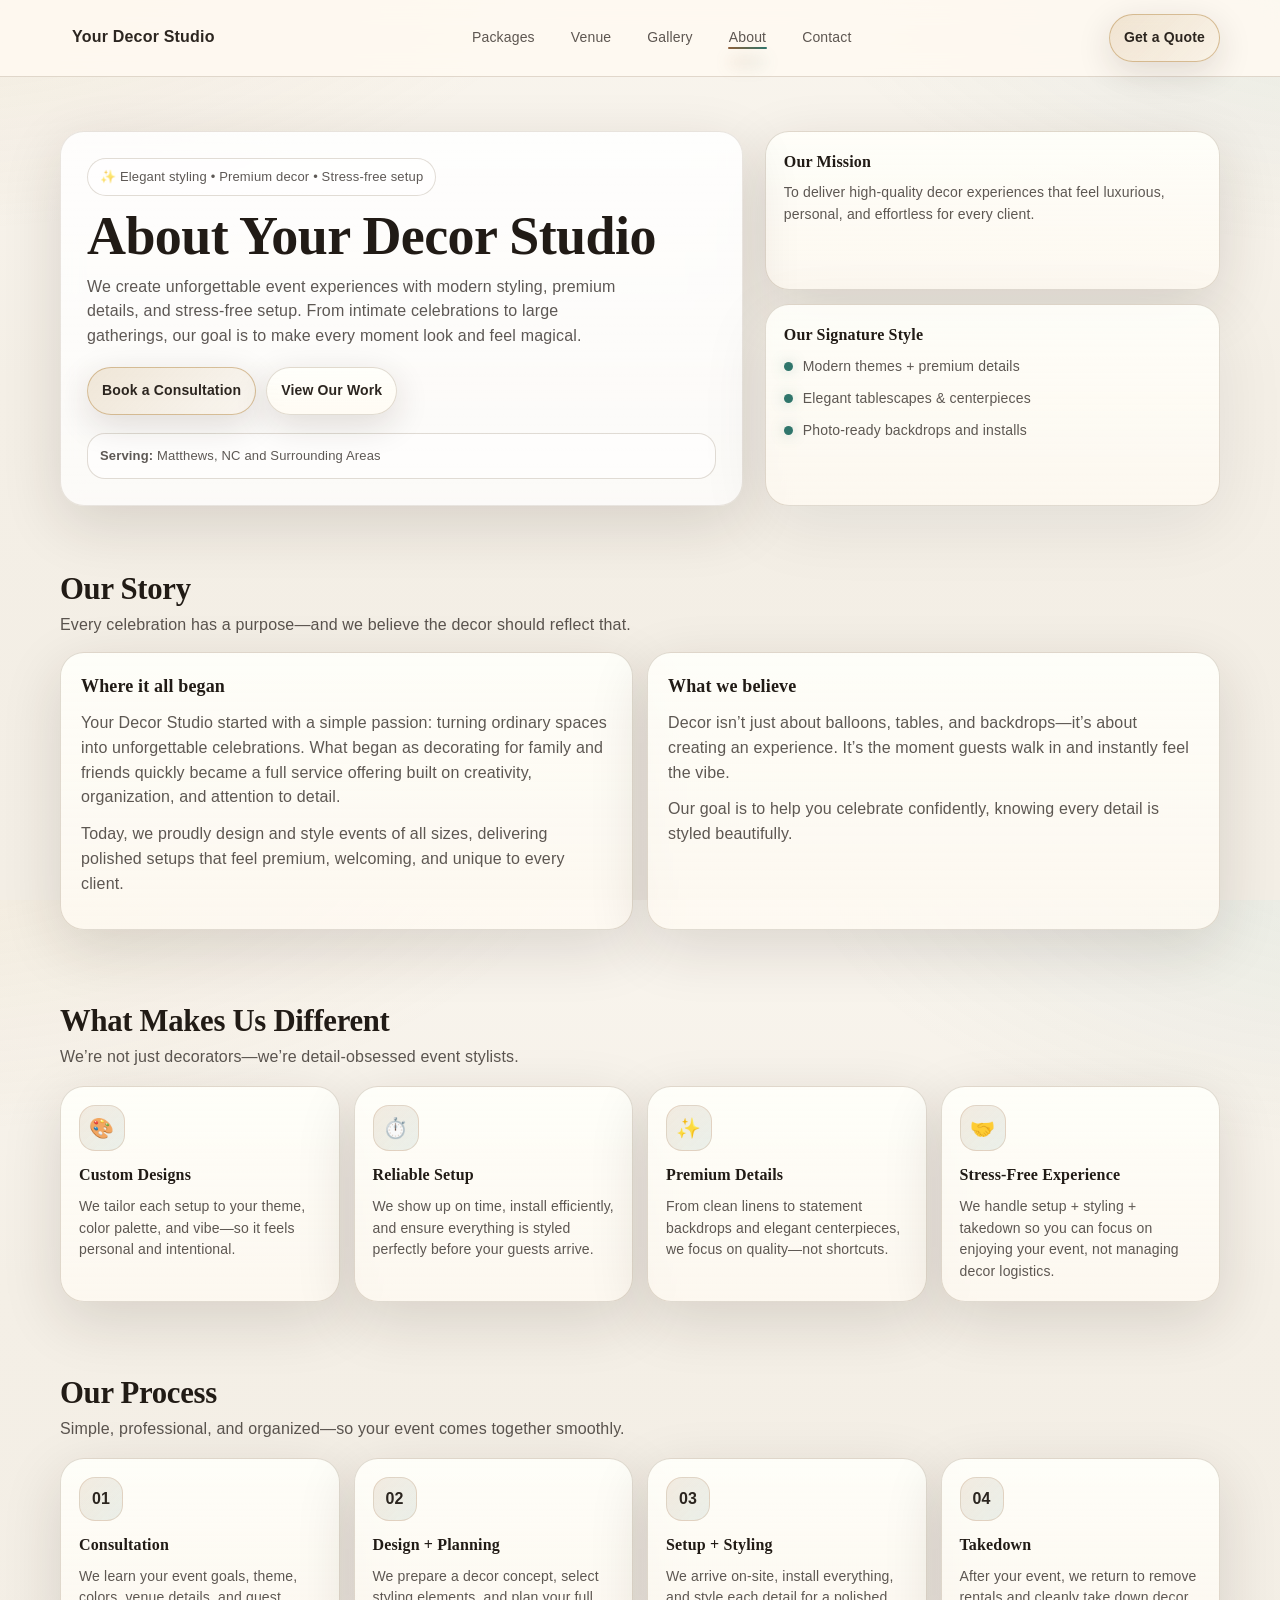
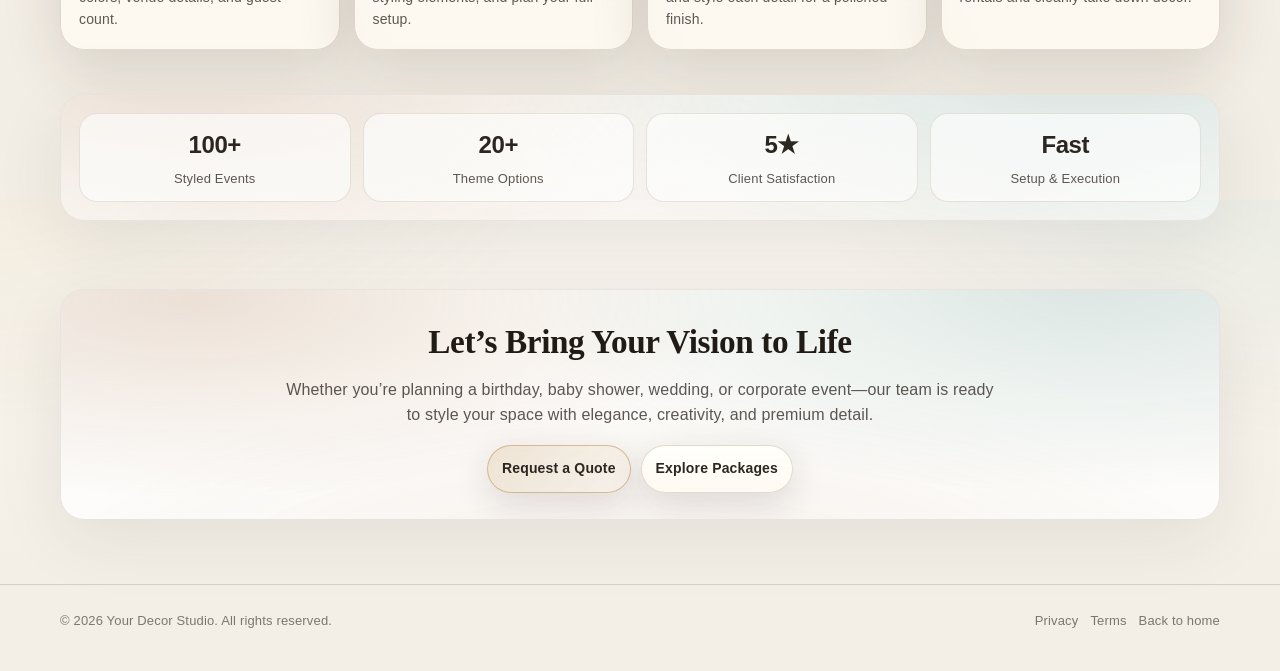
==== commit 6829fdbb: "Update about.html" ====
--- a/about.html
+++ b/about.html
@@ -7,6 +7,14 @@
     <title>About Us | Your Decor Studio</title>
     <meta name="description" content="Learn more about Your Decor Studio—our story, our process, and how we create unforgettable party and event decor experiences." />
 
+    <link rel="apple-touch-icon" sizes="180x180" href="images/logo/favicons/apple-touch-icon.png" />
+    <link rel="icon" type="image/png" sizes="32x32" href="images/logo/favicons/favicon-32x32.png" />
+    <link rel="icon" type="image/png" sizes="16x16" href="images/logo/favicons/favicon-16x16.png" />
+    <link rel="icon" type="image/png" sizes="192x192" href="images/logo/favicons/android-chrome-192x192.png" />
+    <link rel="icon" type="image/png" sizes="512x512" href="images/logo/favicons/android-chrome-512x512.png" />
+    <link rel="manifest" href="images/logo/favicons/site.webmanifest" />
+    <link rel="shortcut icon" href="images/logo/favicons/favicon.ico" />
+
     <link rel="stylesheet" href="event-decor-services.css">
     <link rel="stylesheet" href="shared-mobile.css" />
 </head>
@@ -16,7 +24,7 @@
     <header class="topbar">
         <div class="wrap nav">
             <a class="brand" href="index.html">
-                <span class="mark"></span>
+                <span class="logo"></span>
                 <span>Your Decor Studio</span>
             </a>
 
@@ -279,8 +287,8 @@
             <div class="foot">
                 <div>© <span id="year"></span> Your Decor Studio. All rights reserved.</div>
                 <div class="footLinks">
-                    <a href="#">Privacy</a>
-                    <a href="#">Terms</a>
+                    <a href="privacy.html">Privacy</a>
+                    <a href="terms.html">Terms</a>
                     <a href="index.html#packages">Back to home</a>
                 </div>
             </div>
--- a/event-decor-services.css
+++ b/event-decor-services.css
@@ -3,24 +3,23 @@
    ======================== */
 :root {
     /* Background + Panels */
-    --bg: #fbf8ff;
-    --panel: rgba(255, 255, 255, .72);
-    --panel2: rgba(255, 255, 255, .86);
-    --stroke: rgba(124, 58, 237, .14);
+    --bg: #f4efe6;
+    --panel: rgba(255, 250, 242, .78);
+    --panel2: rgba(255, 255, 250, .90);
+    --stroke: rgba(108, 83, 54, .20);
 
     /* Text */
-    --text: rgba(17, 24, 39, .92);
-    --muted: rgba(17, 24, 39, .70);
-    --muted2: rgba(17, 24, 39, .56);
+    --text: rgba(31, 24, 19, .94);
+    --muted: rgba(31, 24, 19, .72);
+    --muted2: rgba(31, 24, 19, .56);
 
     /* Party Theme Accent Colors */
-    --brand: #c084fc;
-    /* soft purple */
-    --brand2: #fb7185;
-    /* soft pink */
+    --brand: #8f5f39;
+    --brand2: #2f756b;
+    --accent: #bc9354;
 
     /* Shadows + Radius */
-    --shadow: 0 18px 60px rgba(17, 24, 39, .10);
+    --shadow: 0 18px 60px rgba(44, 31, 22, .14);
     --radius: 18px;
     --radius2: 24px;
     --max: 1160px;
@@ -29,16 +28,16 @@
 /* Keep (harmless) — it matches your light tokens anyway */
 @media (prefers-color-scheme: light) {
     :root {
-        --bg: #fbf8ff;
-        --panel: rgba(255, 255, 255, .72);
-        --panel2: rgba(255, 255, 255, .86);
-        --stroke: rgba(124, 58, 237, .14);
-
-        --text: rgba(17, 24, 39, .92);
-        --muted: rgba(17, 24, 39, .70);
-        --muted2: rgba(17, 24, 39, .56);
-
-        --shadow: 0 18px 60px rgba(17, 24, 39, .10);
+        --bg: #f4efe6;
+        --panel: rgba(255, 250, 242, .78);
+        --panel2: rgba(255, 255, 250, .90);
+        --stroke: rgba(108, 83, 54, .20);
+
+        --text: rgba(31, 24, 19, .94);
+        --muted: rgba(31, 24, 19, .72);
+        --muted2: rgba(31, 24, 19, .56);
+
+        --shadow: 0 18px 60px rgba(44, 31, 22, .14);
     }
 }
 
@@ -57,23 +56,27 @@
 
 body {
     margin: 0;
-    font-family: ui-sans-serif, system-ui, -apple-system, Segoe UI, Roboto, Helvetica, Arial, "Apple Color Emoji", "Segoe UI Emoji";
+    font-family: "Avenir Next", "Nunito Sans", "Trebuchet MS", sans-serif;
     color: var(--text);
     line-height: 1.55;
-
-    background: url("images/background/gradient-bg.png") center top / cover no-repeat;
-    background-color: var(--bg);
-    background-attachment: scroll; /* safe default */
-}
-
-@media (min-width: 900px) {
-    body {
-        background-attachment: fixed; /* nice effect on desktop */
-    }
+    letter-spacing: .01em;
+    background:
+        radial-gradient(1200px 560px at -8% -10%, rgba(188, 147, 84, .12), transparent 58%),
+        radial-gradient(1000px 540px at 108% -8%, rgba(63, 126, 116, .10), transparent 60%),
+        linear-gradient(180deg, #f9f5ee 0%, var(--bg) 42%, #f3eee5 100%);
+    background-attachment: scroll;
 }
 
 a {
     color: inherit;
+    transition: color .2s ease;
+}
+
+h1,
+h2,
+h3 {
+    font-family: "Iowan Old Style", "Palatino Linotype", "Book Antiqua", Palatino, serif;
+    color: rgba(24, 18, 13, .96);
 }
 
 .wrap {
@@ -90,7 +93,7 @@
     top: 0;
     z-index: 50;
     backdrop-filter: blur(14px);
-    background: rgba(255, 255, 255, .72);
+    background: rgba(255, 250, 242, .80);
     border-bottom: 1px solid var(--stroke);
 }
 
@@ -117,7 +120,7 @@
     height: 36px;
     border-radius: 12px;
     background: linear-gradient(135deg, var(--brand), var(--brand2));
-    box-shadow: 0 10px 30px rgba(192, 132, 252, .22);
+    box-shadow: 0 10px 30px rgba(171, 121, 79, .22);
 }
 
 .navlinks {
@@ -151,7 +154,7 @@
     bottom: -10px;
     height: 10px;
     border-radius: 999px;
-    background: linear-gradient(90deg, rgba(192, 132, 252, .35), rgba(251, 113, 133, .25));
+    background: linear-gradient(90deg, rgba(171, 121, 79, .35), rgba(63, 126, 116, .25));
     filter: blur(8px);
     opacity: .5;
 }
@@ -197,12 +200,12 @@
 
     .navChips::before {
         left: 0;
-        background: linear-gradient(to right, var(--bg), rgba(251, 248, 255, 0));
+        background: linear-gradient(to right, var(--bg), rgba(244, 239, 230, 0));
     }
 
     .navChips::after {
         right: 0;
-        background: linear-gradient(to left, var(--bg), rgba(251, 248, 255, 0));
+        background: linear-gradient(to left, var(--bg), rgba(244, 239, 230, 0));
     }
 
     /* Ensure chips sit above the fades */
@@ -225,7 +228,7 @@
     border-radius: 999px;
     border: 1px solid var(--stroke);
     background: linear-gradient(180deg, var(--panel2), var(--panel));
-    box-shadow: 0 10px 35px rgba(0, 0, 0, .22);
+    box-shadow: 0 10px 35px rgba(44, 31, 22, .14);
     color: var(--text);
     -webkit-text-fill-color: var(--text);
     /* iOS Safari */
@@ -233,12 +236,13 @@
     font-weight: 650;
     font-size: 14px;
     white-space: nowrap;
+    transition: transform .2s ease, border-color .2s ease, box-shadow .2s ease, background .2s ease;
 }
 
 .btn:hover {
     transform: translateY(-1px);
-    border-color: rgba(192, 132, 252, .55);
-    box-shadow: 0 14px 45px rgba(192, 132, 252, .22);
+    border-color: rgba(171, 121, 79, .55);
+    box-shadow: 0 14px 45px rgba(171, 121, 79, .22);
 }
 
 .btn:active {
@@ -246,8 +250,18 @@
 }
 
 .btn.primary {
-    border-color: rgba(214, 180, 107, .55);
-    background: linear-gradient(135deg, rgba(214, 180, 107, .20), rgba(214, 180, 107, .06));
+    border-color: rgba(188, 147, 84, .55);
+    background: linear-gradient(135deg, rgba(188, 147, 84, .20), rgba(188, 147, 84, .06));
+    color: rgba(24, 18, 13, .96);
+}
+
+a:focus-visible,
+button:focus-visible,
+input:focus-visible,
+textarea:focus-visible,
+select:focus-visible {
+    outline: 2px solid rgba(63, 126, 116, .55);
+    outline-offset: 3px;
 }
 
 /* ========================
@@ -306,7 +320,7 @@
 .heroCard {
     border: 1px solid var(--stroke);
     border-radius: var(--radius2);
-    background: linear-gradient(180deg, rgba(255, 255, 255, .07), rgba(255, 255, 255, .04));
+    background: linear-gradient(180deg, var(--panel2), var(--panel));
     box-shadow: var(--shadow);
     padding: 26px;
     overflow: hidden;
@@ -320,7 +334,7 @@
     padding: 8px 12px;
     border-radius: 999px;
     border: 1px solid var(--stroke);
-    background: rgba(255, 255, 255, .06);
+    background: rgba(255, 255, 255, .52);
     color: var(--muted);
     font-size: 13px;
 }
@@ -360,14 +374,14 @@
     padding: 10px 12px;
     border-radius: 999px;
     border: 1px solid var(--stroke);
-    background: rgba(255, 255, 255, .05);
+    background: rgba(255, 255, 255, .58);
     color: var(--muted);
     text-decoration: none;
     font-size: 13px;
 }
 
 .chip:hover {
-    border-color: rgba(214, 180, 107, .42);
+    border-color: rgba(188, 147, 84, .42);
     color: var(--text);
 }
 
@@ -382,7 +396,7 @@
     border-radius: var(--radius);
     background: linear-gradient(180deg, var(--panel2), var(--panel));
     padding: 16px;
-    box-shadow: 0 12px 40px rgba(0, 0, 0, .25);
+    box-shadow: 0 12px 40px rgba(44, 31, 22, .12);
 }
 
 .miniTitle {
@@ -418,7 +432,7 @@
     border-radius: 999px;
     margin-top: 6px;
     background: var(--brand2);
-    box-shadow: 0 0 18px rgba(251, 113, 133, .55);
+    box-shadow: 0 0 18px rgba(63, 126, 116, .55);
     flex: 0 0 9px;
 }
 
@@ -436,19 +450,25 @@
 .tabBtn {
     appearance: none;
     border: 1px solid var(--stroke);
-    background: rgba(255, 255, 255, .05);
+    background: rgba(255, 255, 255, .6);
     color: var(--muted);
     padding: 10px 12px;
     border-radius: 999px;
     cursor: pointer;
     font-weight: 650;
     font-size: 13px;
+    transition: border-color .2s ease, background .2s ease, color .2s ease, transform .2s ease;
+}
+
+.tabBtn:hover {
+    border-color: rgba(171, 121, 79, .45);
+    transform: translateY(-1px);
 }
 
 .tabBtn[aria-selected="true"] {
     color: var(--text);
-    border-color: rgba(192, 132, 252, .65);
-    background: linear-gradient(135deg, rgba(192, 132, 252, .22), rgba(251, 113, 133, .14));
+    border-color: rgba(171, 121, 79, .65);
+    background: linear-gradient(135deg, rgba(171, 121, 79, .22), rgba(63, 126, 116, .14));
 }
 
 
@@ -470,19 +490,20 @@
 .card {
     border: 1px solid var(--stroke);
     border-radius: var(--radius2);
-    background: linear-gradient(180deg, rgba(255, 255, 255, .07), rgba(255, 255, 255, .04));
+    background: linear-gradient(180deg, var(--panel2), var(--panel));
     box-shadow: var(--shadow);
     overflow: hidden;
     display: flex;
     flex-direction: column;
     min-height: 100%;
+    transition: transform .25s ease, box-shadow .25s ease, border-color .25s ease;
 }
 
 .cardMedia {
     aspect-ratio: 16/10;
     background:
-        radial-gradient(900px 400px at 20% 10%, rgba(214, 180, 107, .24), transparent 45%),
-        radial-gradient(700px 380px at 90% 20%, rgba(214, 180, 107, .16), transparent 48%),
+        radial-gradient(900px 400px at 20% 10%, rgba(188, 147, 84, .24), transparent 45%),
+        radial-gradient(700px 380px at 90% 20%, rgba(188, 147, 84, .16), transparent 48%),
         rgba(255, 255, 255, .05);
     border-bottom: 1px solid var(--stroke);
     position: relative;
@@ -494,6 +515,7 @@
     object-fit: cover;
     display: block;
     filter: saturate(1.04) contrast(1.02);
+    transition: transform .4s ease, filter .4s ease;
 }
 
 .badge {
@@ -501,8 +523,8 @@
     left: 14px;
     top: 14px;
     background: rgba(255, 255, 255, .72);
-    border: 1px solid rgba(124, 58, 237, .14);
-    color: rgba(17, 24, 39, .92);
+    border: 1px solid rgba(108, 83, 54, .14);
+    color: var(--text);
     padding: 8px 10px;
     border-radius: 999px;
     font-size: 12px;
@@ -530,7 +552,7 @@
 
 .price {
     font-weight: 800;
-    color: rgba(214, 180, 107, .95);
+    color: rgba(188, 147, 84, .95);
     letter-spacing: .2px;
     white-space: nowrap;
 }
@@ -560,8 +582,8 @@
     width: 18px;
     height: 18px;
     border-radius: 6px;
-    border: 1px solid rgba(192, 132, 252, .60);
-    background: rgba(192, 132, 252, .14);
+    border: 1px solid rgba(171, 121, 79, .60);
+    background: rgba(171, 121, 79, .14);
     flex: 0 0 18px;
     margin-top: 2px;
     position: relative;
@@ -571,7 +593,7 @@
     content: "";
     position: absolute;
     inset: 0;
-    background: radial-gradient(circle at 30% 30%, rgba(251, 113, 133, .70), transparent 55%);
+    background: radial-gradient(circle at 30% 30%, rgba(63, 126, 116, .70), transparent 55%);
     opacity: .7;
     border-radius: 6px;
 }
@@ -583,7 +605,18 @@
     gap: 10px;
     flex-wrap: wrap;
     border-top: 1px solid var(--stroke);
-    background: rgba(255, 255, 255, .03);
+    background: rgba(255, 255, 255, .35);
+}
+
+.card:hover {
+    transform: translateY(-4px);
+    border-color: rgba(171, 121, 79, .36);
+    box-shadow: 0 24px 64px rgba(44, 31, 22, .15);
+}
+
+.card:hover .cardMedia img {
+    transform: scale(1.035);
+    filter: saturate(1.08) contrast(1.03);
 }
 
 @media (max-width: 980px) {
@@ -597,7 +630,7 @@
    9) CALLOUT (SHARED)
    =================== */
 .callout {
-    border: 1px solid rgba(192, 132, 252, .22);
+    border: 1px solid rgba(171, 121, 79, .22);
     border-radius: var(--radius2);
     box-shadow: var(--shadow);
     padding: 18px;
@@ -662,9 +695,10 @@
     border: 1px solid var(--stroke);
     border-radius: var(--radius);
     overflow: hidden;
-    background: rgba(255, 255, 255, .05);
-    box-shadow: 0 14px 50px rgba(0, 0, 0, .28);
+    background: rgba(255, 255, 255, .45);
+    box-shadow: 0 14px 50px rgba(44, 31, 22, .16);
     min-height: 160px;
+    transition: transform .25s ease, box-shadow .25s ease, border-color .25s ease;
 }
 
 .g img {
@@ -672,6 +706,18 @@
     height: 100%;
     object-fit: cover;
     display: block;
+    transition: transform .45s ease, filter .45s ease;
+}
+
+.g:hover {
+    transform: translateY(-4px);
+    border-color: rgba(63, 126, 116, .32);
+    box-shadow: 0 24px 68px rgba(44, 31, 22, .15);
+}
+
+.g:hover img {
+    transform: scale(1.04);
+    filter: saturate(1.04);
 }
 
 .g1 {
@@ -742,7 +788,7 @@
 .form {
     border: 1px solid var(--stroke);
     border-radius: var(--radius2);
-    background: linear-gradient(180deg, rgba(255, 255, 255, .07), rgba(255, 255, 255, .04));
+    background: linear-gradient(180deg, var(--panel2), var(--panel));
     box-shadow: var(--shadow);
     padding: 16px;
 }
@@ -761,9 +807,10 @@
     padding: 12px 12px;
     border-radius: 14px;
     border: 1px solid var(--stroke);
-    background: rgba(255, 255, 255, .04);
+    background: rgba(255, 255, 255, .62);
     color: var(--text);
     outline: none;
+    transition: border-color .2s ease, box-shadow .2s ease, background .2s ease;
 }
 
 textarea {
@@ -774,7 +821,9 @@
 input:focus,
 textarea:focus,
 select:focus {
-    border-color: rgba(214, 180, 107, .55);
+    border-color: rgba(188, 147, 84, .55);
+    box-shadow: 0 0 0 3px rgba(188, 147, 84, .14);
+    background: rgba(255, 255, 255, .86);
 }
 
 .row2 {
@@ -952,8 +1001,8 @@
     align-items: center;
     justify-content: center;
     font-size: 20px;
-    background: linear-gradient(135deg, rgba(192, 132, 252, .14), rgba(251, 113, 133, .10));
-    border: 1px solid rgba(192, 132, 252, .22);
+    background: linear-gradient(135deg, rgba(171, 121, 79, .14), rgba(63, 126, 116, .10));
+    border: 1px solid rgba(171, 121, 79, .22);
     margin-bottom: 12px;
 }
 
@@ -1003,8 +1052,8 @@
     width: 44px;
     height: 44px;
     border-radius: 16px;
-    background: linear-gradient(135deg, rgba(192, 132, 252, .14), rgba(251, 113, 133, .10));
-    border: 1px solid rgba(192, 132, 252, .22);
+    background: linear-gradient(135deg, rgba(171, 121, 79, .14), rgba(63, 126, 116, .10));
+    border: 1px solid rgba(171, 121, 79, .22);
     font-weight: 900;
     margin-bottom: 12px;
 }
@@ -1029,9 +1078,9 @@
     display: grid;
     grid-template-columns: repeat(4, 1fr);
     gap: 12px;
-    border: 1px solid rgba(192, 132, 252, .22);
+    border: 1px solid rgba(171, 121, 79, .22);
     border-radius: var(--radius2);
-    background: linear-gradient(135deg, rgba(192, 132, 252, .18), rgba(251, 113, 133, .12));
+    background: linear-gradient(135deg, rgba(171, 121, 79, .18), rgba(63, 126, 116, .12));
     box-shadow: var(--shadow);
     padding: 18px;
 }
@@ -1051,7 +1100,7 @@
 .stat {
     padding: 12px;
     border-radius: 18px;
-    border: 1px solid rgba(124, 58, 237, .14);
+    border: 1px solid rgba(108, 83, 54, .14);
     background: rgba(255, 255, 255, .6);
     text-align: center;
 }
@@ -1071,9 +1120,9 @@
 
 /* CTA */
 .ctaCard {
-    border: 1px solid rgba(192, 132, 252, .25);
+    border: 1px solid rgba(171, 121, 79, .25);
     border-radius: var(--radius2);
-    background: linear-gradient(135deg, rgba(192, 132, 252, .18), rgba(251, 113, 133, .12));
+    background: linear-gradient(135deg, rgba(171, 121, 79, .18), rgba(63, 126, 116, .12));
     box-shadow: var(--shadow);
     padding: 26px;
     text-align: center;
@@ -1106,7 +1155,7 @@
     position: relative;
     overflow: hidden;
     background: rgba(255, 255, 255, .78);
-    border: 1px solid rgba(124, 58, 237, .14);
+    border: 1px solid rgba(108, 83, 54, .14);
     box-shadow: 0 18px 70px rgba(17, 24, 39, .08);
 }
 
@@ -1117,9 +1166,9 @@
     position: absolute;
     inset: -60px;
     background:
-        radial-gradient(900px 320px at 15% 20%, rgba(192, 132, 252, .22), transparent 62%),
-        radial-gradient(900px 320px at 85% 15%, rgba(251, 113, 133, .18), transparent 66%),
-        radial-gradient(900px 320px at 50% 110%, rgba(192, 132, 252, .10), transparent 72%);
+        radial-gradient(900px 320px at 15% 20%, rgba(171, 121, 79, .22), transparent 62%),
+        radial-gradient(900px 320px at 85% 15%, rgba(63, 126, 116, .18), transparent 66%),
+        radial-gradient(900px 320px at 50% 110%, rgba(171, 121, 79, .10), transparent 72%);
     opacity: .95;
     pointer-events: none;
 }
@@ -1129,6 +1178,50 @@
 .ctaCard > * {
     position: relative;
     z-index: 1;
+}
+
+@keyframes riseIn {
+    from {
+        opacity: 0;
+        transform: translateY(14px);
+    }
+
+    to {
+        opacity: 1;
+        transform: translateY(0);
+    }
+}
+
+.heroCard,
+.heroMini .miniBox,
+.card,
+.callout,
+.g,
+.form,
+.storyCard,
+.valueCard,
+.step,
+.statsCard,
+.ctaCard {
+    animation: riseIn .55s ease both;
+}
+
+.heroMini .miniBox:nth-child(2),
+.grid3 .card:nth-child(2),
+.valueGrid .valueCard:nth-child(2),
+.processGrid .step:nth-child(2) {
+    animation-delay: .05s;
+}
+
+.grid3 .card:nth-child(3),
+.valueGrid .valueCard:nth-child(3),
+.processGrid .step:nth-child(3) {
+    animation-delay: .1s;
+}
+
+.valueGrid .valueCard:nth-child(4),
+.processGrid .step:nth-child(4) {
+    animation-delay: .15s;
 }
 
 
@@ -1179,15 +1272,22 @@
     .callout {
         background: linear-gradient(180deg, rgba(255, 255, 255, .88), rgba(255, 255, 255, .70));
         backdrop-filter: blur(10px);
-        border-color: rgba(124, 58, 237, .14);
+        border-color: rgba(108, 83, 54, .14);
     }
 
     .topbar {
-        background: rgba(255, 255, 255, .78);
+        background: rgba(255, 250, 242, .86);
     }
 
     .dot {
-        box-shadow: 0 0 14px rgba(251, 113, 133, .35);
+        box-shadow: 0 0 14px rgba(63, 126, 116, .35);
+    }
+}
+
+@media (prefers-reduced-motion: reduce) {
+    * {
+        animation: none !important;
+        transition: none !important;
     }
 }
 
--- a/shared-mobile.css
+++ b/shared-mobile.css
@@ -17,7 +17,7 @@
         position: sticky;
         top: 0;
         z-index: 50;
-        background: rgba(255, 255, 255, .72);
+        background: rgba(255, 250, 242, .82);
         border-bottom: 1px solid var(--stroke);
         backdrop-filter: blur(16px);
     }
@@ -29,7 +29,7 @@
         right: 0;
         bottom: 0;
         height: 1px;
-        background: rgba(124, 58, 237, .10);
+        background: rgba(108, 83, 54, .10);
     }
 
     /* Mobile layout: brand + CTA on row 1, chips row 2 */
@@ -60,7 +60,7 @@
         height: 38px;
         border-radius: 14px;
         background: linear-gradient(135deg, var(--brand), var(--brand2));
-        box-shadow: 0 14px 34px rgba(192, 132, 252, .22);
+        box-shadow: 0 14px 34px rgba(171, 121, 79, .22);
     }
     
     /* ---------- Mobile link presentation ---------- */
@@ -83,8 +83,8 @@
     /* Active state on mobile: keep it simple (no underline glow) */
     .navlinks a.active,
     .navlinks a[aria-current="page"] {
-        background: linear-gradient(135deg, rgba(192, 132, 252, .16), rgba(251, 113, 133, .10));
-        border: 1px solid rgba(124, 58, 237, .10);
+        background: linear-gradient(135deg, rgba(171, 121, 79, .16), rgba(63, 126, 116, .10));
+        border: 1px solid rgba(108, 83, 54, .10);
     }
 
     .navlinks a.active::before,
@@ -113,7 +113,7 @@
         flex: 0 0 auto;
         padding: 10px 12px !important;
         border-radius: 999px;
-        border: 1px solid rgba(124, 58, 237, .14);
+        border: 1px solid rgba(108, 83, 54, .14);
         background: rgba(255, 255, 255, .70);
         color: var(--muted);
         font-size: 13px;
@@ -126,15 +126,15 @@
     }
 
     .chipLink:hover {
-        border-color: rgba(192, 132, 252, .35);
+        border-color: rgba(171, 121, 79, .35);
         color: var(--text);
     }
 
     .chipLink.active,
     .chipLink[aria-current="page"] {
-        color: rgba(17, 24, 39, .92);
-        border-color: rgba(192, 132, 252, .35);
-        background: linear-gradient(135deg, rgba(192, 132, 252, .18), rgba(251, 113, 133, .12));
+        color: var(--text);
+        border-color: rgba(171, 121, 79, .35);
+        background: linear-gradient(135deg, rgba(171, 121, 79, .18), rgba(63, 126, 116, .12));
     }
 
     /* Fade edges to hint horizontal scroll */
@@ -151,19 +151,19 @@
 
     .nav::before {
         left: 0;
-        background: linear-gradient(to right, rgba(251, 248, 255, 1), rgba(251, 248, 255, 0));
+        background: linear-gradient(to right, rgba(244, 239, 230, 1), rgba(244, 239, 230, 0));
     }
 
     .nav::after {
         right: 0;
-        background: linear-gradient(to left, rgba(251, 248, 255, 1), rgba(251, 248, 255, 0));
+        background: linear-gradient(to left, rgba(244, 239, 230, 1), rgba(244, 239, 230, 0));
     }
 
     /* ---------- Buttons: better tap size and no “jump” on mobile ---------- */
     .btn {
         padding: 12px 14px;
         font-size: 14px;
-        box-shadow: 0 10px 28px rgba(17, 24, 39, .10);
+        box-shadow: 0 10px 28px rgba(44, 31, 22, .12);
         transform: none !important;
     }
 
@@ -377,7 +377,7 @@
         grid-area: cta;
         padding: 9px 10px;
         font-size: 14px;
-        box-shadow: 0 12px 28px rgba(17, 24, 39, .10);
+        box-shadow: 0 12px 28px rgba(44, 31, 22, .12);
     }
 }
 
@@ -404,7 +404,7 @@
         grid-area: cta;
         padding: 8px 9px;
         font-size: 14px;
-        box-shadow: 0 12px 28px rgba(17, 24, 39, .10);
+        box-shadow: 0 12px 28px rgba(44, 31, 22, .12);
     }
 
     .heroActions .btn,
@@ -412,4 +412,4 @@
     .ctaActions .btn {
         width: 100%;
     }
-}+}
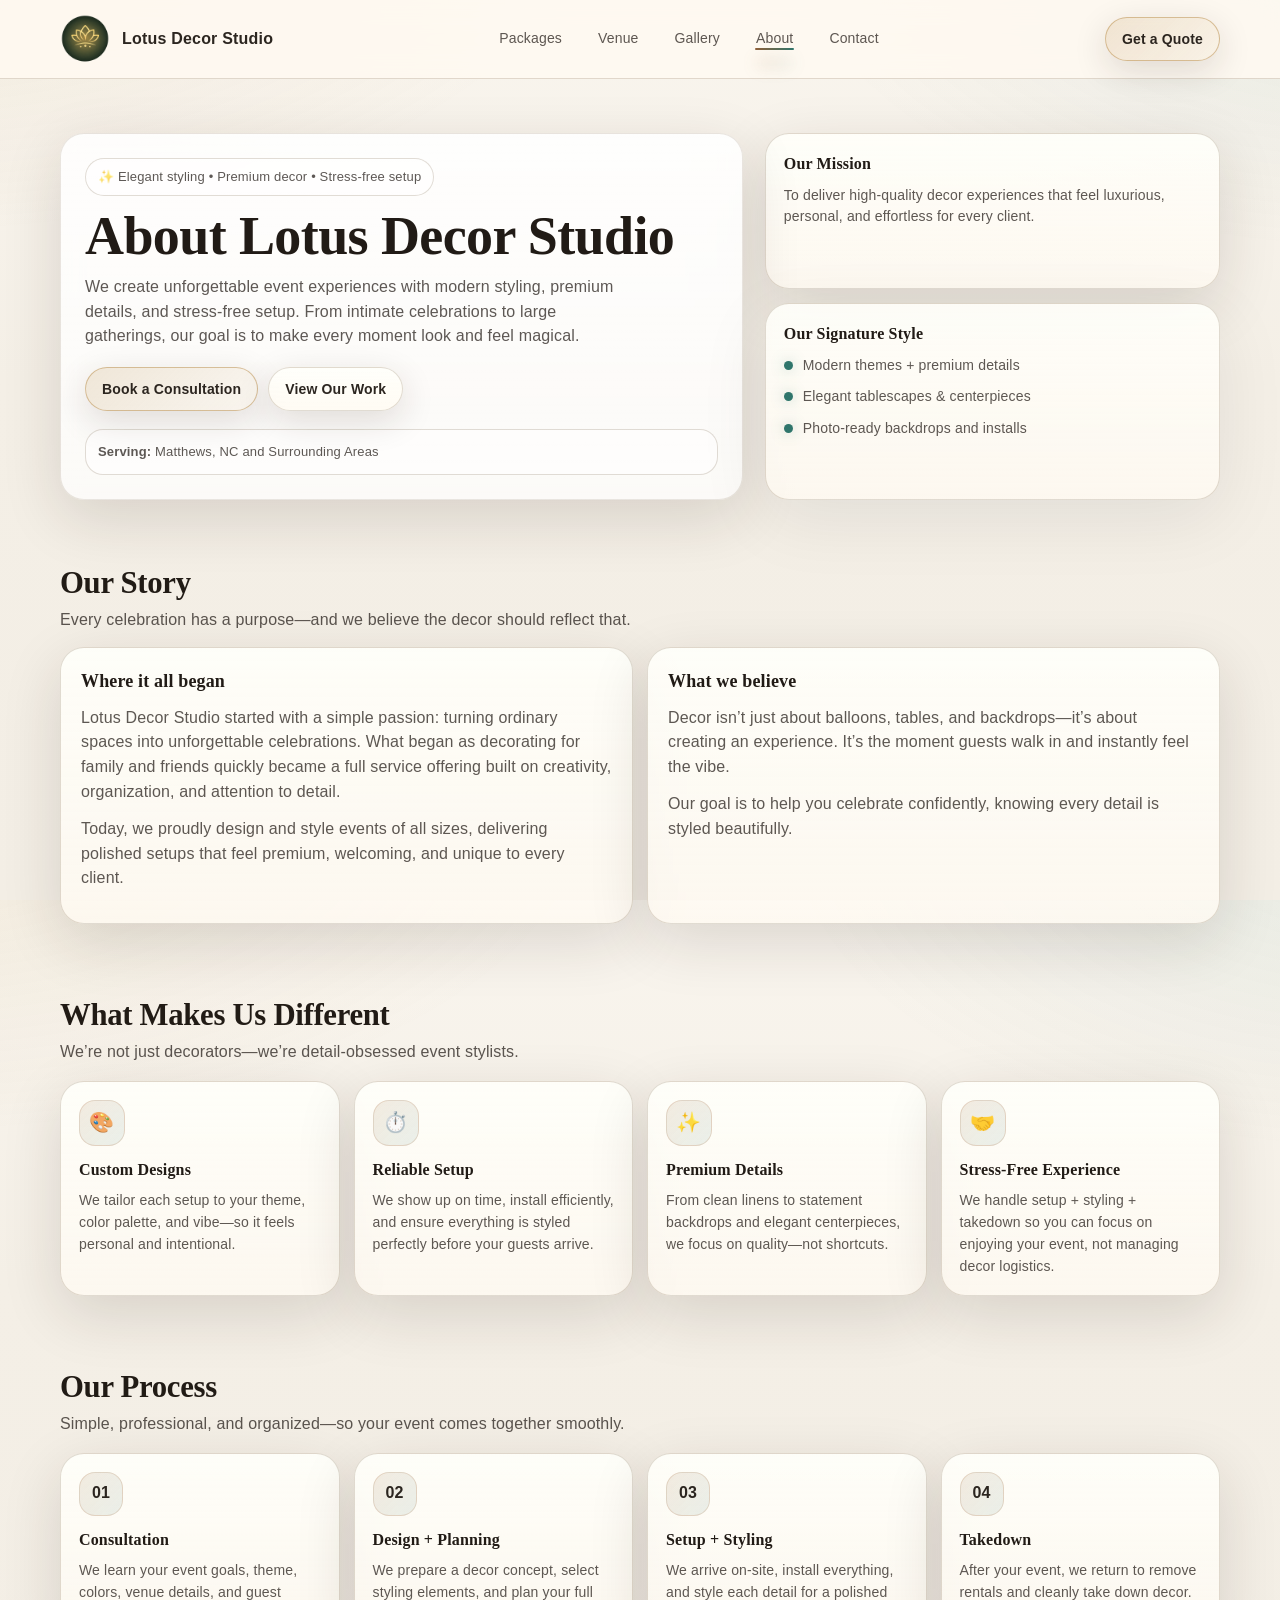
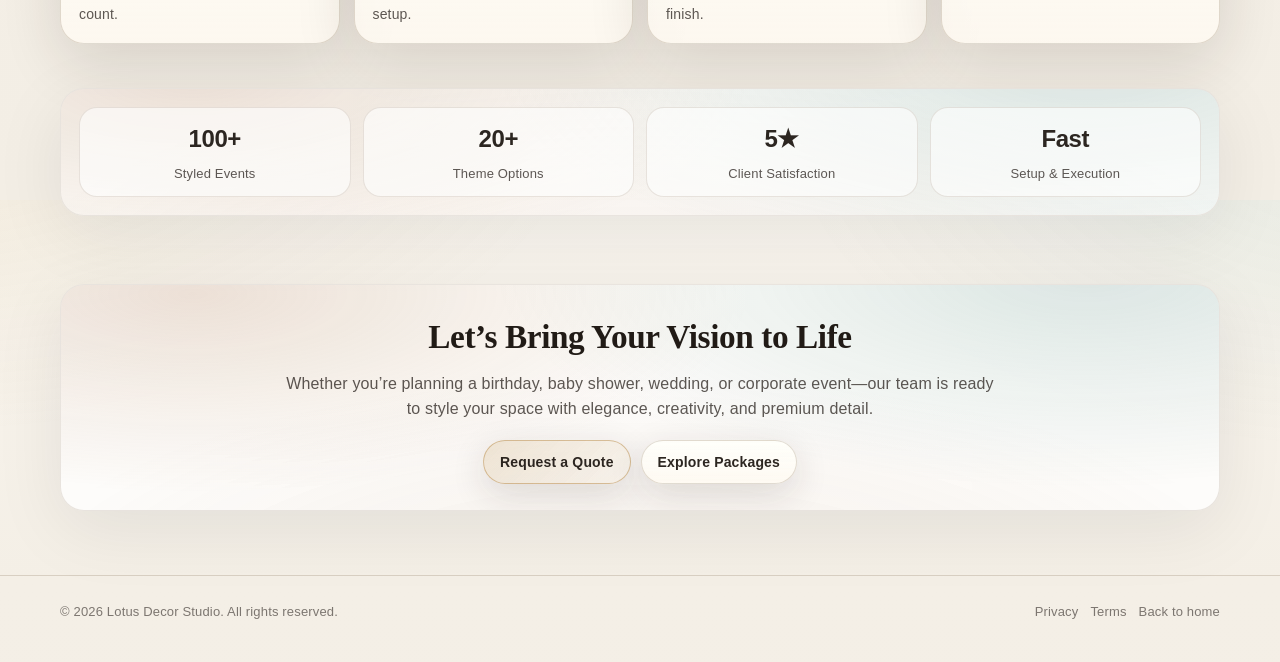
==== commit 743d727d: "Update about.html" ====
--- a/about.html
+++ b/about.html
@@ -4,7 +4,7 @@
 <head>
     <meta charset="utf-8" />
     <meta name="viewport" content="width=device-width,initial-scale=1" />
-    <title>About Us | Your Decor Studio</title>
+    <title>Lotus Decor Studio | About Us</title>
     <meta name="description" content="Learn more about Your Decor Studio—our story, our process, and how we create unforgettable party and event decor experiences." />
 
     <link rel="apple-touch-icon" sizes="180x180" href="images/logo/favicons/apple-touch-icon.png" />
@@ -25,7 +25,7 @@
         <div class="wrap nav">
             <a class="brand" href="index.html">
                 <span class="logo"></span>
-                <span>Your Decor Studio</span>
+                <span>Lotus Decor Studio</span>
             </a>
 
             <nav class="navlinks navChips" aria-label="Primary">
@@ -49,7 +49,7 @@
                     <div class="heroCard">
                         <span class="pill">✨ Elegant styling • Premium decor • Stress-free setup</span>
 
-                        <h1>About Your Decor Studio</h1>
+                        <h1>About Lotus Decor Studio</h1>
 
                         <p>
                             We create unforgettable event experiences with modern styling, premium details, and stress-free setup.
@@ -107,7 +107,7 @@
                     <div class="storyCard">
                         <h3>Where it all began</h3>
                         <p>
-                            Your Decor Studio started with a simple passion: turning ordinary spaces into unforgettable celebrations.
+                            Lotus Decor Studio started with a simple passion: turning ordinary spaces into unforgettable celebrations.
                             What began as decorating for family and friends quickly became a full service offering built on creativity,
                             organization, and attention to detail.
                         </p>
@@ -285,7 +285,7 @@
     <footer>
         <div class="wrap">
             <div class="foot">
-                <div>© <span id="year"></span> Your Decor Studio. All rights reserved.</div>
+                <div>© <span id="year"></span> Lotus Decor Studio. All rights reserved.</div>
                 <div class="footLinks">
                     <a href="privacy.html">Privacy</a>
                     <a href="terms.html">Terms</a>
--- a/event-decor-services.css
+++ b/event-decor-services.css
@@ -4,14 +4,14 @@
 :root {
     /* Background + Panels */
     --bg: #f4efe6;
-    --panel: rgba(255, 250, 242, .78);
-    --panel2: rgba(255, 255, 250, .90);
-    --stroke: rgba(108, 83, 54, .20);
+    --panel: rgba(255, 250, 242, 0.78);
+    --panel2: rgba(255, 255, 250, 0.9);
+    --stroke: rgba(108, 83, 54, 0.2);
 
     /* Text */
-    --text: rgba(31, 24, 19, .94);
-    --muted: rgba(31, 24, 19, .72);
-    --muted2: rgba(31, 24, 19, .56);
+    --text: rgba(31, 24, 19, 0.94);
+    --muted: rgba(31, 24, 19, 0.72);
+    --muted2: rgba(31, 24, 19, 0.56);
 
     /* Party Theme Accent Colors */
     --brand: #8f5f39;
@@ -19,28 +19,31 @@
     --accent: #bc9354;
 
     /* Shadows + Radius */
-    --shadow: 0 18px 60px rgba(44, 31, 22, .14);
+    --shadow: 0 18px 60px rgba(44, 31, 22, 0.14);
     --radius: 18px;
     --radius2: 24px;
     --max: 1160px;
+    --scroll-offset: 96px;
+    --btn-height: 44px;
+    --btn-padding-x: 16px;
+    --btn-font-size: 14px;
 }
 
 /* Keep (harmless) — it matches your light tokens anyway */
 @media (prefers-color-scheme: light) {
     :root {
         --bg: #f4efe6;
-        --panel: rgba(255, 250, 242, .78);
-        --panel2: rgba(255, 255, 250, .90);
-        --stroke: rgba(108, 83, 54, .20);
-
-        --text: rgba(31, 24, 19, .94);
-        --muted: rgba(31, 24, 19, .72);
-        --muted2: rgba(31, 24, 19, .56);
-
-        --shadow: 0 18px 60px rgba(44, 31, 22, .14);
-    }
-}
-
+        --panel: rgba(255, 250, 242, 0.78);
+        --panel2: rgba(255, 255, 250, 0.9);
+        --stroke: rgba(108, 83, 54, 0.2);
+
+        --text: rgba(31, 24, 19, 0.94);
+        --muted: rgba(31, 24, 19, 0.72);
+        --muted2: rgba(31, 24, 19, 0.56);
+
+        --shadow: 0 18px 60px rgba(44, 31, 22, 0.14);
+    }
+}
 
 /* ===============
    2) RESET / BASE
@@ -54,36 +57,44 @@
     height: 100%;
 }
 
+html {
+    scroll-behavior: smooth;
+    scroll-padding-top: calc(var(--scroll-offset) + env(safe-area-inset-top));
+}
+
+[id],
+[data-scroll-id] {
+    scroll-margin-top: calc(var(--scroll-offset) + env(safe-area-inset-top) + 4px);
+}
+
 body {
     margin: 0;
     font-family: "Avenir Next", "Nunito Sans", "Trebuchet MS", sans-serif;
     color: var(--text);
     line-height: 1.55;
-    letter-spacing: .01em;
-    background:
-        radial-gradient(1200px 560px at -8% -10%, rgba(188, 147, 84, .12), transparent 58%),
-        radial-gradient(1000px 540px at 108% -8%, rgba(63, 126, 116, .10), transparent 60%),
+    letter-spacing: 0.01em;
+    background: radial-gradient(1200px 560px at -8% -10%, rgba(188, 147, 84, 0.12), transparent 58%),
+        radial-gradient(1000px 540px at 108% -8%, rgba(63, 126, 116, 0.1), transparent 60%),
         linear-gradient(180deg, #f9f5ee 0%, var(--bg) 42%, #f3eee5 100%);
     background-attachment: scroll;
 }
 
 a {
     color: inherit;
-    transition: color .2s ease;
+    transition: color 0.2s ease;
 }
 
 h1,
 h2,
 h3 {
     font-family: "Iowan Old Style", "Palatino Linotype", "Book Antiqua", Palatino, serif;
-    color: rgba(24, 18, 13, .96);
+    color: rgba(24, 18, 13, 0.96);
 }
 
 .wrap {
     width: min(var(--max), calc(100% - 40px));
     margin: 0 auto;
 }
-
 
 /* ===================
    3) TOP NAV (SHARED)
@@ -93,7 +104,7 @@
     top: 0;
     z-index: 50;
     backdrop-filter: blur(14px);
-    background: rgba(255, 250, 242, .80);
+    background: rgba(255, 250, 242, 0.8);
     border-bottom: 1px solid var(--stroke);
 }
 
@@ -112,15 +123,15 @@
     text-decoration: none;
     font-weight: 800;
     /* using the stronger About value */
-    letter-spacing: .2px;
-}
-
-.mark {
-    width: 36px;
-    height: 36px;
-    border-radius: 12px;
-    background: linear-gradient(135deg, var(--brand), var(--brand2));
-    box-shadow: 0 10px 30px rgba(171, 121, 79, .22);
+    letter-spacing: 0.2px;
+}
+
+.logo {
+    width: 50px;
+    height: 50px;
+    flex: 0 0 50px;
+    border-radius: 50%;
+    background: url("images/logo/logo.png") center / contain no-repeat;
 }
 
 .navlinks {
@@ -154,9 +165,9 @@
     bottom: -10px;
     height: 10px;
     border-radius: 999px;
-    background: linear-gradient(90deg, rgba(171, 121, 79, .35), rgba(63, 126, 116, .25));
+    background: linear-gradient(90deg, rgba(171, 121, 79, 0.35), rgba(63, 126, 116, 0.25));
     filter: blur(8px);
-    opacity: .5;
+    opacity: 0.5;
 }
 
 .navlinks a.active::after,
@@ -215,7 +226,6 @@
     }
 }
 
-
 /* ===================
    4) BUTTONS (SHARED)
    =================== */
@@ -224,25 +234,32 @@
     align-items: center;
     justify-content: center;
     gap: 10px;
-    padding: 12px 14px;
+    min-height: var(--btn-height);
+    padding: 0 var(--btn-padding-x);
     border-radius: 999px;
     border: 1px solid var(--stroke);
     background: linear-gradient(180deg, var(--panel2), var(--panel));
-    box-shadow: 0 10px 35px rgba(44, 31, 22, .14);
+    box-shadow: 0 10px 35px rgba(44, 31, 22, 0.14);
     color: var(--text);
     -webkit-text-fill-color: var(--text);
     /* iOS Safari */
     text-decoration: none;
     font-weight: 650;
-    font-size: 14px;
+    font-size: var(--btn-font-size);
+    line-height: 1;
     white-space: nowrap;
-    transition: transform .2s ease, border-color .2s ease, box-shadow .2s ease, background .2s ease;
+    cursor: pointer;
+    transition:
+        transform 0.2s ease,
+        border-color 0.2s ease,
+        box-shadow 0.2s ease,
+        background 0.2s ease;
 }
 
 .btn:hover {
     transform: translateY(-1px);
-    border-color: rgba(171, 121, 79, .55);
-    box-shadow: 0 14px 45px rgba(171, 121, 79, .22);
+    border-color: rgba(171, 121, 79, 0.55);
+    box-shadow: 0 14px 45px rgba(171, 121, 79, 0.22);
 }
 
 .btn:active {
@@ -250,9 +267,9 @@
 }
 
 .btn.primary {
-    border-color: rgba(188, 147, 84, .55);
-    background: linear-gradient(135deg, rgba(188, 147, 84, .20), rgba(188, 147, 84, .06));
-    color: rgba(24, 18, 13, .96);
+    border-color: rgba(188, 147, 84, 0.55);
+    background: linear-gradient(135deg, rgba(188, 147, 84, 0.2), rgba(188, 147, 84, 0.06));
+    color: rgba(24, 18, 13, 0.96);
 }
 
 a:focus-visible,
@@ -260,7 +277,7 @@
 input:focus-visible,
 textarea:focus-visible,
 select:focus-visible {
-    outline: 2px solid rgba(63, 126, 116, .55);
+    outline: 2px solid rgba(63, 126, 116, 0.55);
     outline-offset: 3px;
 }
 
@@ -282,7 +299,7 @@
 .sectionHead h2 {
     margin: 0;
     font-size: clamp(22px, 2.4vw, 32px);
-    letter-spacing: -.3px;
+    letter-spacing: -0.3px;
 }
 
 .sectionHead p {
@@ -295,7 +312,6 @@
     margin: 6px 0 12px;
     color: var(--muted);
 }
-
 
 /* ================
    6) HERO (SHARED)
@@ -306,7 +322,7 @@
 
 .heroGrid {
     display: grid;
-    grid-template-columns: 1.2fr .8fr;
+    grid-template-columns: 1.2fr 0.8fr;
     gap: 22px;
     align-items: stretch;
 }
@@ -322,7 +338,7 @@
     border-radius: var(--radius2);
     background: linear-gradient(180deg, var(--panel2), var(--panel));
     box-shadow: var(--shadow);
-    padding: 26px;
+    padding: 24px;
     overflow: hidden;
     position: relative;
 }
@@ -334,7 +350,7 @@
     padding: 8px 12px;
     border-radius: 999px;
     border: 1px solid var(--stroke);
-    background: rgba(255, 255, 255, .52);
+    background: rgba(255, 255, 255, 0.52);
     color: var(--muted);
     font-size: 13px;
 }
@@ -343,7 +359,7 @@
     margin: 12px 0 10px;
     font-size: clamp(34px, 4.4vw, 54px);
     line-height: 1.05;
-    letter-spacing: -.6px;
+    letter-spacing: -0.6px;
 }
 
 .hero p {
@@ -374,17 +390,16 @@
     padding: 10px 12px;
     border-radius: 999px;
     border: 1px solid var(--stroke);
-    background: rgba(255, 255, 255, .58);
+    background: rgba(255, 255, 255, 0.58);
     color: var(--muted);
     text-decoration: none;
     font-size: 13px;
 }
 
 .chip:hover {
-    border-color: rgba(188, 147, 84, .42);
+    border-color: rgba(188, 147, 84, 0.42);
     color: var(--text);
 }
-
 
 .heroMini {
     display: grid;
@@ -396,7 +411,7 @@
     border-radius: var(--radius);
     background: linear-gradient(180deg, var(--panel2), var(--panel));
     padding: 16px;
-    box-shadow: 0 12px 40px rgba(44, 31, 22, .12);
+    box-shadow: 0 12px 40px rgba(44, 31, 22, 0.12);
 }
 
 .miniTitle {
@@ -432,10 +447,9 @@
     border-radius: 999px;
     margin-top: 6px;
     background: var(--brand2);
-    box-shadow: 0 0 18px rgba(63, 126, 116, .55);
+    box-shadow: 0 0 18px rgba(63, 126, 116, 0.55);
     flex: 0 0 9px;
 }
-
 
 /* ================
    7) TABS (SHARED)
@@ -450,27 +464,127 @@
 .tabBtn {
     appearance: none;
     border: 1px solid var(--stroke);
-    background: rgba(255, 255, 255, .6);
-    color: var(--muted);
-    padding: 10px 12px;
+    background: rgba(255, 255, 255, 0.6);
+    color: var(--muted);
+    min-height: var(--btn-height);
+    padding: 0 var(--btn-padding-x);
     border-radius: 999px;
     cursor: pointer;
     font-weight: 650;
-    font-size: 13px;
-    transition: border-color .2s ease, background .2s ease, color .2s ease, transform .2s ease;
+    font-size: var(--btn-font-size);
+    line-height: 1;
+    transition:
+        border-color 0.2s ease,
+        background 0.2s ease,
+        color 0.2s ease,
+        transform 0.2s ease;
 }
 
 .tabBtn:hover {
-    border-color: rgba(171, 121, 79, .45);
+    border-color: rgba(171, 121, 79, 0.45);
     transform: translateY(-1px);
 }
 
 .tabBtn[aria-selected="true"] {
     color: var(--text);
-    border-color: rgba(171, 121, 79, .65);
-    background: linear-gradient(135deg, rgba(171, 121, 79, .22), rgba(63, 126, 116, .14));
-}
-
+    border-color: rgba(171, 121, 79, 0.65);
+    background: linear-gradient(135deg, rgba(171, 121, 79, 0.22), rgba(63, 126, 116, 0.14));
+}
+
+main img[data-modal-image="true"] {
+    cursor: pointer;
+}
+
+.image-modal {
+    position: fixed;
+    inset: 0;
+    z-index: 120;
+    display: grid;
+    place-items: center;
+    padding: 24px;
+    background: rgba(16, 12, 8, 0.78);
+    backdrop-filter: blur(3px);
+    opacity: 0;
+    visibility: hidden;
+    pointer-events: none;
+    transition: opacity 0.2s ease, visibility 0.2s ease;
+}
+
+.image-modal.is-open {
+    opacity: 1;
+    visibility: visible;
+    pointer-events: auto;
+}
+
+.image-modal__panel {
+    position: relative;
+    display: inline-grid;
+    gap: 10px;
+    justify-items: stretch;
+    width: fit-content;
+    max-width: min(1100px, 92vw);
+}
+
+.image-modal__img {
+    width: 100%;
+    max-width: 100%;
+    max-height: 78vh;
+    border-radius: 14px;
+    border: 1px solid rgba(255, 255, 255, 0.22);
+    box-shadow: 0 28px 80px rgba(0, 0, 0, 0.45);
+    background: rgba(255, 255, 255, 0.06);
+    object-fit: contain;
+    display: block;
+}
+
+.image-modal__caption {
+    margin: 0 auto;
+    width: min(820px, 100%);
+    text-align: center;
+    color: rgba(255, 255, 255, 0.92);
+    font-size: 14px;
+    line-height: 1.45;
+    justify-self: center;
+}
+
+.image-modal__close {
+    --close-size: clamp(30px, 4vw, 34px);
+    position: absolute;
+    top: 0;
+    right: 0;
+    width: var(--close-size);
+    height: var(--close-size);
+    border: 1px solid rgba(255, 255, 255, 0.42);
+    border-radius: 50%;
+    background: linear-gradient(180deg, rgba(255, 255, 255, 0.28), rgba(255, 255, 255, 0.12));
+    backdrop-filter: blur(10px);
+    color: rgba(255, 255, 255, 0.98);
+    font-size: clamp(16px, 2.8vw, 20px);
+    font-weight: 500;
+    cursor: pointer;
+    display: inline-flex;
+    align-items: center;
+    justify-content: center;
+    box-shadow: 0 12px 28px rgba(0, 0, 0, 0.34);
+    z-index: 3;
+    transition: background 0.2s ease, box-shadow 0.2s ease;
+}
+
+.image-modal__close:hover {
+    background: linear-gradient(180deg, rgba(255, 255, 255, 0.34), rgba(255, 255, 255, 0.14));
+    box-shadow: 0 16px 34px rgba(0, 0, 0, 0.4);
+}
+
+@media (max-width: 560px) {
+    .image-modal__close {
+        top: 8px;
+        right: 8px;
+    }
+}
+
+body.modal-open {
+    overflow: hidden;
+}
 
 /* =========================
    8) CARDS / GRIDS (SHARED)
@@ -496,15 +610,16 @@
     display: flex;
     flex-direction: column;
     min-height: 100%;
-    transition: transform .25s ease, box-shadow .25s ease, border-color .25s ease;
+    transition:
+        transform 0.25s ease,
+        box-shadow 0.25s ease,
+        border-color 0.25s ease;
 }
 
 .cardMedia {
     aspect-ratio: 16/10;
-    background:
-        radial-gradient(900px 400px at 20% 10%, rgba(188, 147, 84, .24), transparent 45%),
-        radial-gradient(700px 380px at 90% 20%, rgba(188, 147, 84, .16), transparent 48%),
-        rgba(255, 255, 255, .05);
+    background: radial-gradient(900px 400px at 20% 10%, rgba(188, 147, 84, 0.24), transparent 45%),
+        radial-gradient(700px 380px at 90% 20%, rgba(188, 147, 84, 0.16), transparent 48%), rgba(255, 255, 255, 0.05);
     border-bottom: 1px solid var(--stroke);
     position: relative;
 }
@@ -515,15 +630,17 @@
     object-fit: cover;
     display: block;
     filter: saturate(1.04) contrast(1.02);
-    transition: transform .4s ease, filter .4s ease;
+    transition:
+        transform 0.4s ease,
+        filter 0.4s ease;
 }
 
 .badge {
     position: absolute;
     left: 14px;
     top: 14px;
-    background: rgba(255, 255, 255, .72);
-    border: 1px solid rgba(108, 83, 54, .14);
+    background: rgba(255, 255, 255, 0.72);
+    border: 1px solid rgba(108, 83, 54, 0.14);
     color: var(--text);
     padding: 8px 10px;
     border-radius: 999px;
@@ -547,13 +664,13 @@
 .card h3 {
     margin: 0;
     font-size: 18px;
-    letter-spacing: -.2px;
+    letter-spacing: -0.2px;
 }
 
 .price {
     font-weight: 800;
-    color: rgba(188, 147, 84, .95);
-    letter-spacing: .2px;
+    color: rgba(188, 147, 84, 0.95);
+    letter-spacing: 0.2px;
     white-space: nowrap;
 }
 
@@ -582,8 +699,8 @@
     width: 18px;
     height: 18px;
     border-radius: 6px;
-    border: 1px solid rgba(171, 121, 79, .60);
-    background: rgba(171, 121, 79, .14);
+    border: 1px solid rgba(171, 121, 79, 0.6);
+    background: rgba(171, 121, 79, 0.14);
     flex: 0 0 18px;
     margin-top: 2px;
     position: relative;
@@ -593,8 +710,8 @@
     content: "";
     position: absolute;
     inset: 0;
-    background: radial-gradient(circle at 30% 30%, rgba(63, 126, 116, .70), transparent 55%);
-    opacity: .7;
+    background: radial-gradient(circle at 30% 30%, rgba(63, 126, 116, 0.7), transparent 55%);
+    opacity: 0.7;
     border-radius: 6px;
 }
 
@@ -605,13 +722,13 @@
     gap: 10px;
     flex-wrap: wrap;
     border-top: 1px solid var(--stroke);
-    background: rgba(255, 255, 255, .35);
+    background: rgba(255, 255, 255, 0.35);
 }
 
 .card:hover {
     transform: translateY(-4px);
-    border-color: rgba(171, 121, 79, .36);
-    box-shadow: 0 24px 64px rgba(44, 31, 22, .15);
+    border-color: rgba(171, 121, 79, 0.36);
+    box-shadow: 0 24px 64px rgba(44, 31, 22, 0.15);
 }
 
 .card:hover .cardMedia img {
@@ -624,13 +741,12 @@
         gap: 1.1rem !important;
     }
 }
-
 
 /* ===================
    9) CALLOUT (SHARED)
    =================== */
 .callout {
-    border: 1px solid rgba(171, 121, 79, .22);
+    border: 1px solid rgba(171, 121, 79, 0.22);
     border-radius: var(--radius2);
     box-shadow: var(--shadow);
     padding: 18px;
@@ -653,16 +769,15 @@
 }
 
 .callout .btn {
-    margin-top: .26rem;
-}
-
+    margin-top: 0.26rem;
+}
 
 /* =====================================
    10) PROMO (EVENT DECOR SERVICES PAGE)
    ===================================== */
 .promo {
     display: grid;
-    grid-template-columns: 1.05fr .95fr;
+    grid-template-columns: 1.05fr 0.95fr;
     gap: 14px;
     align-items: stretch;
 }
@@ -680,7 +795,6 @@
 .promoActions {
     margin-top: 12px;
 }
-
 
 /* =======================================
    11) GALLERY (EVENT DECOR SERVICES PAGE)
@@ -695,10 +809,13 @@
     border: 1px solid var(--stroke);
     border-radius: var(--radius);
     overflow: hidden;
-    background: rgba(255, 255, 255, .45);
-    box-shadow: 0 14px 50px rgba(44, 31, 22, .16);
+    background: rgba(255, 255, 255, 0.45);
+    box-shadow: 0 14px 50px rgba(44, 31, 22, 0.16);
     min-height: 160px;
-    transition: transform .25s ease, box-shadow .25s ease, border-color .25s ease;
+    transition:
+        transform 0.25s ease,
+        box-shadow 0.25s ease,
+        border-color 0.25s ease;
 }
 
 .g img {
@@ -706,13 +823,15 @@
     height: 100%;
     object-fit: cover;
     display: block;
-    transition: transform .45s ease, filter .45s ease;
+    transition:
+        transform 0.45s ease,
+        filter 0.45s ease;
 }
 
 .g:hover {
     transform: translateY(-4px);
-    border-color: rgba(63, 126, 116, .32);
-    box-shadow: 0 24px 68px rgba(44, 31, 22, .15);
+    border-color: rgba(63, 126, 116, 0.32);
+    box-shadow: 0 24px 68px rgba(44, 31, 22, 0.15);
 }
 
 .g:hover img {
@@ -757,13 +876,12 @@
     }
 }
 
-
 /* ===============================================
    12) CONTACT / FORMS (EVENT DECOR SERVICES PAGE)
    ================================================ */
 .contactGrid {
     display: grid;
-    grid-template-columns: .9fr 1.1fr;
+    grid-template-columns: 0.9fr 1.1fr;
     gap: 14px;
     align-items: start;
 }
@@ -807,10 +925,13 @@
     padding: 12px 12px;
     border-radius: 14px;
     border: 1px solid var(--stroke);
-    background: rgba(255, 255, 255, .62);
+    background: rgba(255, 255, 255, 0.62);
     color: var(--text);
     outline: none;
-    transition: border-color .2s ease, box-shadow .2s ease, background .2s ease;
+    transition:
+        border-color 0.2s ease,
+        box-shadow 0.2s ease,
+        background 0.2s ease;
 }
 
 textarea {
@@ -821,9 +942,9 @@
 input:focus,
 textarea:focus,
 select:focus {
-    border-color: rgba(188, 147, 84, .55);
-    box-shadow: 0 0 0 3px rgba(188, 147, 84, .14);
-    background: rgba(255, 255, 255, .86);
+    border-color: rgba(188, 147, 84, 0.55);
+    box-shadow: 0 0 0 3px rgba(188, 147, 84, 0.14);
+    background: rgba(255, 255, 255, 0.86);
 }
 
 .row2 {
@@ -860,7 +981,6 @@
     color: var(--muted2);
     font-size: 13px;
 }
-
 
 /* =======================
    13) ABOUT PAGE SECTIONS
@@ -870,7 +990,7 @@
     padding: 12px;
     border-radius: 18px;
     border: 1px solid var(--stroke);
-    background: rgba(255, 255, 255, .55);
+    background: rgba(255, 255, 255, 0.55);
     color: var(--muted);
     font-size: 13px;
 }
@@ -1001,8 +1121,8 @@
     align-items: center;
     justify-content: center;
     font-size: 20px;
-    background: linear-gradient(135deg, rgba(171, 121, 79, .14), rgba(63, 126, 116, .10));
-    border: 1px solid rgba(171, 121, 79, .22);
+    background: linear-gradient(135deg, rgba(171, 121, 79, 0.14), rgba(63, 126, 116, 0.1));
+    border: 1px solid rgba(171, 121, 79, 0.22);
     margin-bottom: 12px;
 }
 
@@ -1052,8 +1172,8 @@
     width: 44px;
     height: 44px;
     border-radius: 16px;
-    background: linear-gradient(135deg, rgba(171, 121, 79, .14), rgba(63, 126, 116, .10));
-    border: 1px solid rgba(171, 121, 79, .22);
+    background: linear-gradient(135deg, rgba(171, 121, 79, 0.14), rgba(63, 126, 116, 0.1));
+    border: 1px solid rgba(171, 121, 79, 0.22);
     font-weight: 900;
     margin-bottom: 12px;
 }
@@ -1078,9 +1198,9 @@
     display: grid;
     grid-template-columns: repeat(4, 1fr);
     gap: 12px;
-    border: 1px solid rgba(171, 121, 79, .22);
+    border: 1px solid rgba(171, 121, 79, 0.22);
     border-radius: var(--radius2);
-    background: linear-gradient(135deg, rgba(171, 121, 79, .18), rgba(63, 126, 116, .12));
+    background: linear-gradient(135deg, rgba(171, 121, 79, 0.18), rgba(63, 126, 116, 0.12));
     box-shadow: var(--shadow);
     padding: 18px;
 }
@@ -1091,6 +1211,13 @@
     }
 }
 
+@media (max-width: 600px) {
+    .image-modal__close {
+        top: 0;
+        right: 0;
+    }
+}
+
 @media (max-width: 520px) {
     .statsCard {
         grid-template-columns: 1fr;
@@ -1100,15 +1227,15 @@
 .stat {
     padding: 12px;
     border-radius: 18px;
-    border: 1px solid rgba(108, 83, 54, .14);
-    background: rgba(255, 255, 255, .6);
+    border: 1px solid rgba(108, 83, 54, 0.14);
+    background: rgba(255, 255, 255, 0.6);
     text-align: center;
 }
 
 .stat strong {
     display: block;
     font-size: 24px;
-    letter-spacing: -.4px;
+    letter-spacing: -0.4px;
 }
 
 .stat span {
@@ -1120,9 +1247,9 @@
 
 /* CTA */
 .ctaCard {
-    border: 1px solid rgba(171, 121, 79, .25);
+    border: 1px solid rgba(171, 121, 79, 0.25);
     border-radius: var(--radius2);
-    background: linear-gradient(135deg, rgba(171, 121, 79, .18), rgba(63, 126, 116, .12));
+    background: linear-gradient(135deg, rgba(171, 121, 79, 0.18), rgba(63, 126, 116, 0.12));
     box-shadow: var(--shadow);
     padding: 26px;
     text-align: center;
@@ -1131,7 +1258,7 @@
 .ctaCard h2 {
     margin: 0 0 10px;
     font-size: clamp(22px, 2.6vw, 34px);
-    letter-spacing: -.4px;
+    letter-spacing: -0.4px;
 }
 
 .ctaCard p {
@@ -1154,9 +1281,9 @@
 .ctaCard {
     position: relative;
     overflow: hidden;
-    background: rgba(255, 255, 255, .78);
-    border: 1px solid rgba(108, 83, 54, .14);
-    box-shadow: 0 18px 70px rgba(17, 24, 39, .08);
+    background: rgba(255, 255, 255, 0.78);
+    border: 1px solid rgba(108, 83, 54, 0.14);
+    box-shadow: 0 18px 70px rgba(17, 24, 39, 0.08);
 }
 
 .sideCard.soft::before,
@@ -1165,11 +1292,10 @@
     content: "";
     position: absolute;
     inset: -60px;
-    background:
-        radial-gradient(900px 320px at 15% 20%, rgba(171, 121, 79, .22), transparent 62%),
-        radial-gradient(900px 320px at 85% 15%, rgba(63, 126, 116, .18), transparent 66%),
-        radial-gradient(900px 320px at 50% 110%, rgba(171, 121, 79, .10), transparent 72%);
-    opacity: .95;
+    background: radial-gradient(900px 320px at 15% 20%, rgba(171, 121, 79, 0.22), transparent 62%),
+        radial-gradient(900px 320px at 85% 15%, rgba(63, 126, 116, 0.18), transparent 66%),
+        radial-gradient(900px 320px at 50% 110%, rgba(171, 121, 79, 0.1), transparent 72%);
+    opacity: 0.95;
     pointer-events: none;
 }
 
@@ -1203,27 +1329,26 @@
 .step,
 .statsCard,
 .ctaCard {
-    animation: riseIn .55s ease both;
+    animation: riseIn 0.55s ease both;
 }
 
 .heroMini .miniBox:nth-child(2),
 .grid3 .card:nth-child(2),
 .valueGrid .valueCard:nth-child(2),
 .processGrid .step:nth-child(2) {
-    animation-delay: .05s;
+    animation-delay: 0.05s;
 }
 
 .grid3 .card:nth-child(3),
 .valueGrid .valueCard:nth-child(3),
 .processGrid .step:nth-child(3) {
-    animation-delay: .1s;
+    animation-delay: 0.1s;
 }
 
 .valueGrid .valueCard:nth-child(4),
 .processGrid .step:nth-child(4) {
-    animation-delay: .15s;
-}
-
+    animation-delay: 0.15s;
+}
 
 /* ===================
    14) FOOTER (SHARED)
@@ -1259,9 +1384,125 @@
     text-decoration: underline;
 }
 
+/* =====================
+   15) LEGAL PAGES
+   ===================== */
+.legalHero {
+    padding: 46px 0 20px;
+}
+
+.legalHero h1 {
+    margin-bottom: 8px;
+}
+
+.legalMeta {
+    margin: 0;
+    color: var(--muted2);
+    font-size: 13px;
+}
+
+.legalLayout {
+    display: grid;
+    grid-template-columns: minmax(255px, 0.35fr) minmax(0, 1fr);
+    gap: 14px;
+    align-items: start;
+}
+
+.legalAside {
+    position: sticky;
+    top: 88px;
+    display: grid;
+    gap: 12px;
+}
+
+.legalAside .miniBox {
+    padding: 14px;
+}
+
+.legalToc {
+    display: grid;
+    gap: 8px;
+}
+
+.legalToc a {
+    text-decoration: none;
+    color: var(--muted);
+    padding: 9px 10px;
+    border-radius: 12px;
+    border: 1px solid var(--stroke);
+    background: rgba(255, 255, 255, 0.44);
+    transition:
+        border-color 0.2s ease,
+        background 0.2s ease,
+        color 0.2s ease;
+}
+
+.legalToc a:hover {
+    color: var(--text);
+    border-color: rgba(171, 121, 79, 0.42);
+    background: rgba(255, 255, 255, 0.72);
+}
+
+.legalBody {
+    display: grid;
+    gap: 12px;
+}
+
+.legalCard {
+    border: 1px solid var(--stroke);
+    border-radius: var(--radius2);
+    background: linear-gradient(180deg, var(--panel2), var(--panel));
+    box-shadow: var(--shadow);
+    padding: 20px;
+}
+
+.legalCard h2 {
+    margin: 0 0 8px;
+    font-size: clamp(20px, 2vw, 26px);
+}
+
+.legalCard p {
+    margin: 0 0 10px;
+    color: var(--muted);
+}
+
+.legalCard p:last-child {
+    margin-bottom: 0;
+}
+
+.legalCard ul {
+    margin: 0;
+    padding-left: 18px;
+    color: var(--muted);
+    display: grid;
+    gap: 8px;
+}
+
+.legalCard ul + p {
+    margin-top: 10px;
+}
+
+.legalCard li::marker {
+    color: var(--brand2);
+}
+
+.legalCallout {
+    border: 1px solid rgba(171, 121, 79, 0.34);
+    background: linear-gradient(135deg, rgba(171, 121, 79, 0.18), rgba(63, 126, 116, 0.12));
+}
+
+@media (max-width: 1000px) {
+    .legalLayout {
+        grid-template-columns: 1fr;
+    }
+
+    .legalAside {
+        position: static;
+    }
+}
 
 /* ====================================
-   15) OPTIONAL LIGHT-SURFACE SOFTENING
+   16) OPTIONAL LIGHT-SURFACE SOFTENING
    ==================================== */
 @media (prefers-color-scheme: light) {
 
@@ -1270,30 +1511,33 @@
     .card,
     .form,
     .callout {
-        background: linear-gradient(180deg, rgba(255, 255, 255, .88), rgba(255, 255, 255, .70));
+        background: linear-gradient(180deg, rgba(255, 255, 255, 0.88), rgba(255, 255, 255, 0.7));
         backdrop-filter: blur(10px);
-        border-color: rgba(108, 83, 54, .14);
+        border-color: rgba(108, 83, 54, 0.14);
     }
 
     .topbar {
-        background: rgba(255, 250, 242, .86);
+        background: rgba(255, 250, 242, 0.86);
     }
 
     .dot {
-        box-shadow: 0 0 14px rgba(63, 126, 116, .35);
+        box-shadow: 0 0 14px rgba(63, 126, 116, 0.35);
     }
 }
 
 @media (prefers-reduced-motion: reduce) {
+    html {
+        scroll-behavior: auto;
+    }
+
     * {
         animation: none !important;
         transition: none !important;
     }
 }
 
-
 /* ==================================================
-   16) PAGE-SPECIFIC TWEAKS (OPTIONAL)
+   17) PAGE-SPECIFIC TWEAKS (OPTIONAL)
    - If different section padding per page is needed.
    ================================================== */
 /*
--- a/shared-mobile.css
+++ b/shared-mobile.css
@@ -55,12 +55,12 @@
         position: relative;
     }
 
-    .mark {
-        width: 38px;
-        height: 38px;
-        border-radius: 14px;
-        background: linear-gradient(135deg, var(--brand), var(--brand2));
-        box-shadow: 0 14px 34px rgba(171, 121, 79, .22);
+    .logo {
+        width: 48px;
+        height: 48px;
+        flex: 0 0 48px;
+        border-radius: 50%;
+        background: url("images/logo/logo.png") center / contain no-repeat;
     }
     
     /* ---------- Mobile link presentation ---------- */
@@ -161,8 +161,9 @@
 
     /* ---------- Buttons: better tap size and no “jump” on mobile ---------- */
     .btn {
-        padding: 12px 14px;
-        font-size: 14px;
+        min-height: var(--btn-height, 44px);
+        padding: 0 var(--btn-padding-x, 16px);
+        font-size: var(--btn-font-size, 14px);
         box-shadow: 0 10px 28px rgba(44, 31, 22, .12);
         transform: none !important;
     }
@@ -201,7 +202,7 @@
 
     .heroActions,
     .jump {
-        gap: 8px;
+        gap: 10px;
     }
 
     .chip {
@@ -246,8 +247,9 @@
     }
 
     .tabBtn {
-        padding: 10px 12px;
-        font-size: 13px;
+        min-height: var(--btn-height, 44px);
+        padding: 0 var(--btn-padding-x, 16px);
+        font-size: var(--btn-font-size, 14px);
     }
 
     /* ---------- Cards / Packages grid ---------- */
@@ -364,6 +366,27 @@
     }
 }
 
+/* ===================================
+   SMALL PHONE LAYOUT (<= 560px)
+   =================================== */
+@media (max-width: 560px) {
+    .heroActions {
+        display: grid;
+        grid-template-columns: 1fr;
+        gap: 10px;
+        justify-items: stretch;
+    }
+
+    .heroActions .btn {
+        width: 100%;
+        justify-content: center;
+    }
+
+    .tabBtn {
+        flex: 0 0 auto;
+    }
+}
+
 
 /* =======================
    SMALL PHONES (<= 520px)
@@ -375,9 +398,48 @@
     
     .navCta {
         grid-area: cta;
-        padding: 9px 10px;
-        font-size: 14px;
+        min-height: var(--btn-height, 44px);
+        padding: 0 var(--btn-padding-x, 16px);
+        font-size: var(--btn-font-size, 14px);
         box-shadow: 0 12px 28px rgba(44, 31, 22, .12);
+    }
+    
+    .logo {
+        width: 46px;
+        height: 46px;
+        flex: 0 0 46px;
+    }
+}
+
+/* ===================================
+   SMALL PHONE LAYOUT (<= 445px)
+   =================================== */
+@media (max-width: 445px) {
+    .heroActions {
+        display: grid;
+        grid-template-columns: 1fr;
+        gap: 10px;
+        justify-items: stretch;
+    }
+
+    .heroActions .btn {
+        width: 100%;
+        justify-content: center;
+    }
+
+    .jump {
+        display: flex;
+        flex-wrap: wrap;
+        justify-content: center;
+        gap: 10px;
+    }
+
+    .tabs {
+        justify-content: center;
+    }
+
+    .tabBtn {
+        flex: 0 0 auto;
     }
 }
 
@@ -389,6 +451,12 @@
     .wrap {
         width: min(var(--max, 1160px), calc(100% - 18px));
     }
+    
+    .logo {
+        width: 45px;
+        height: 45px;
+        flex: 0 0 45px;
+    }
 
     .navlinks a {
         padding: 9px 10px;
@@ -402,8 +470,9 @@
     
     .navCta {
         grid-area: cta;
-        padding: 8px 9px;
-        font-size: 14px;
+        min-height: var(--btn-height, 44px);
+        padding: 0 var(--btn-padding-x, 16px);
+        font-size: var(--btn-font-size, 14px);
         box-shadow: 0 12px 28px rgba(44, 31, 22, .12);
     }
 
